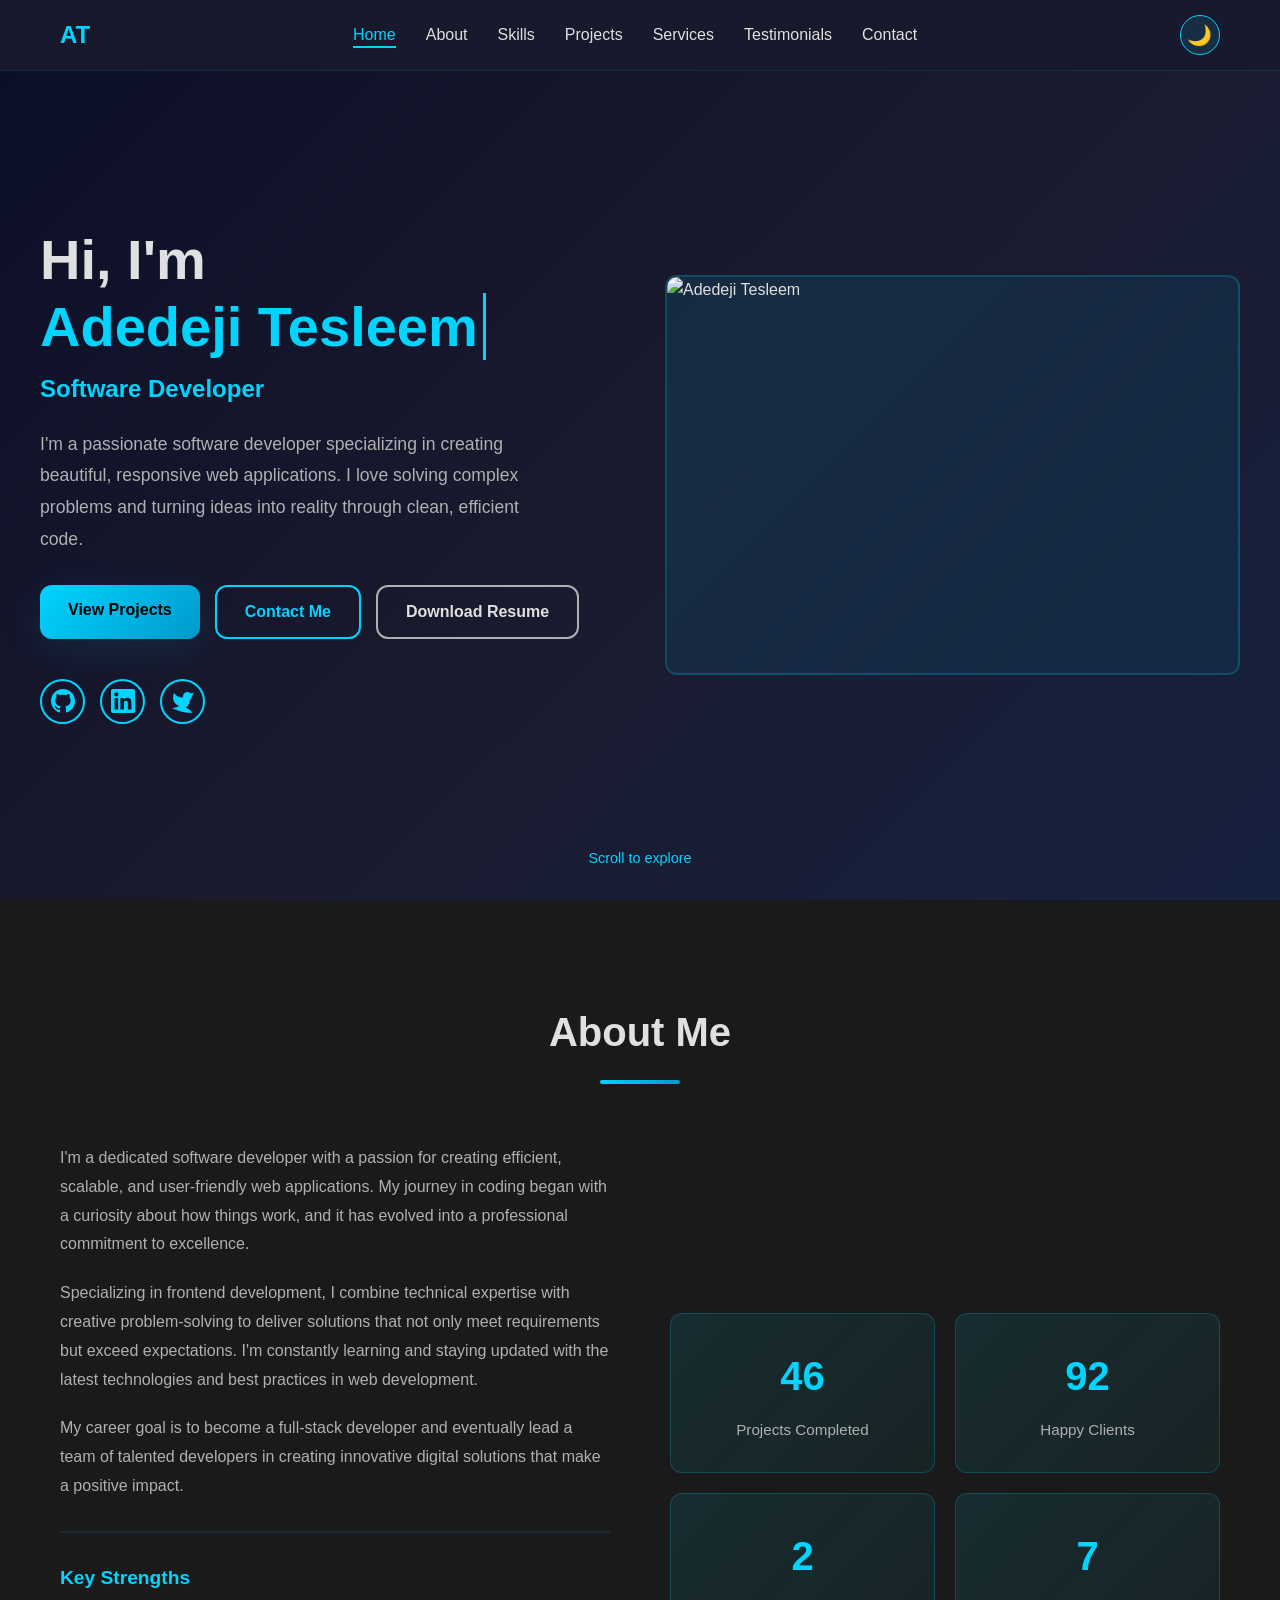
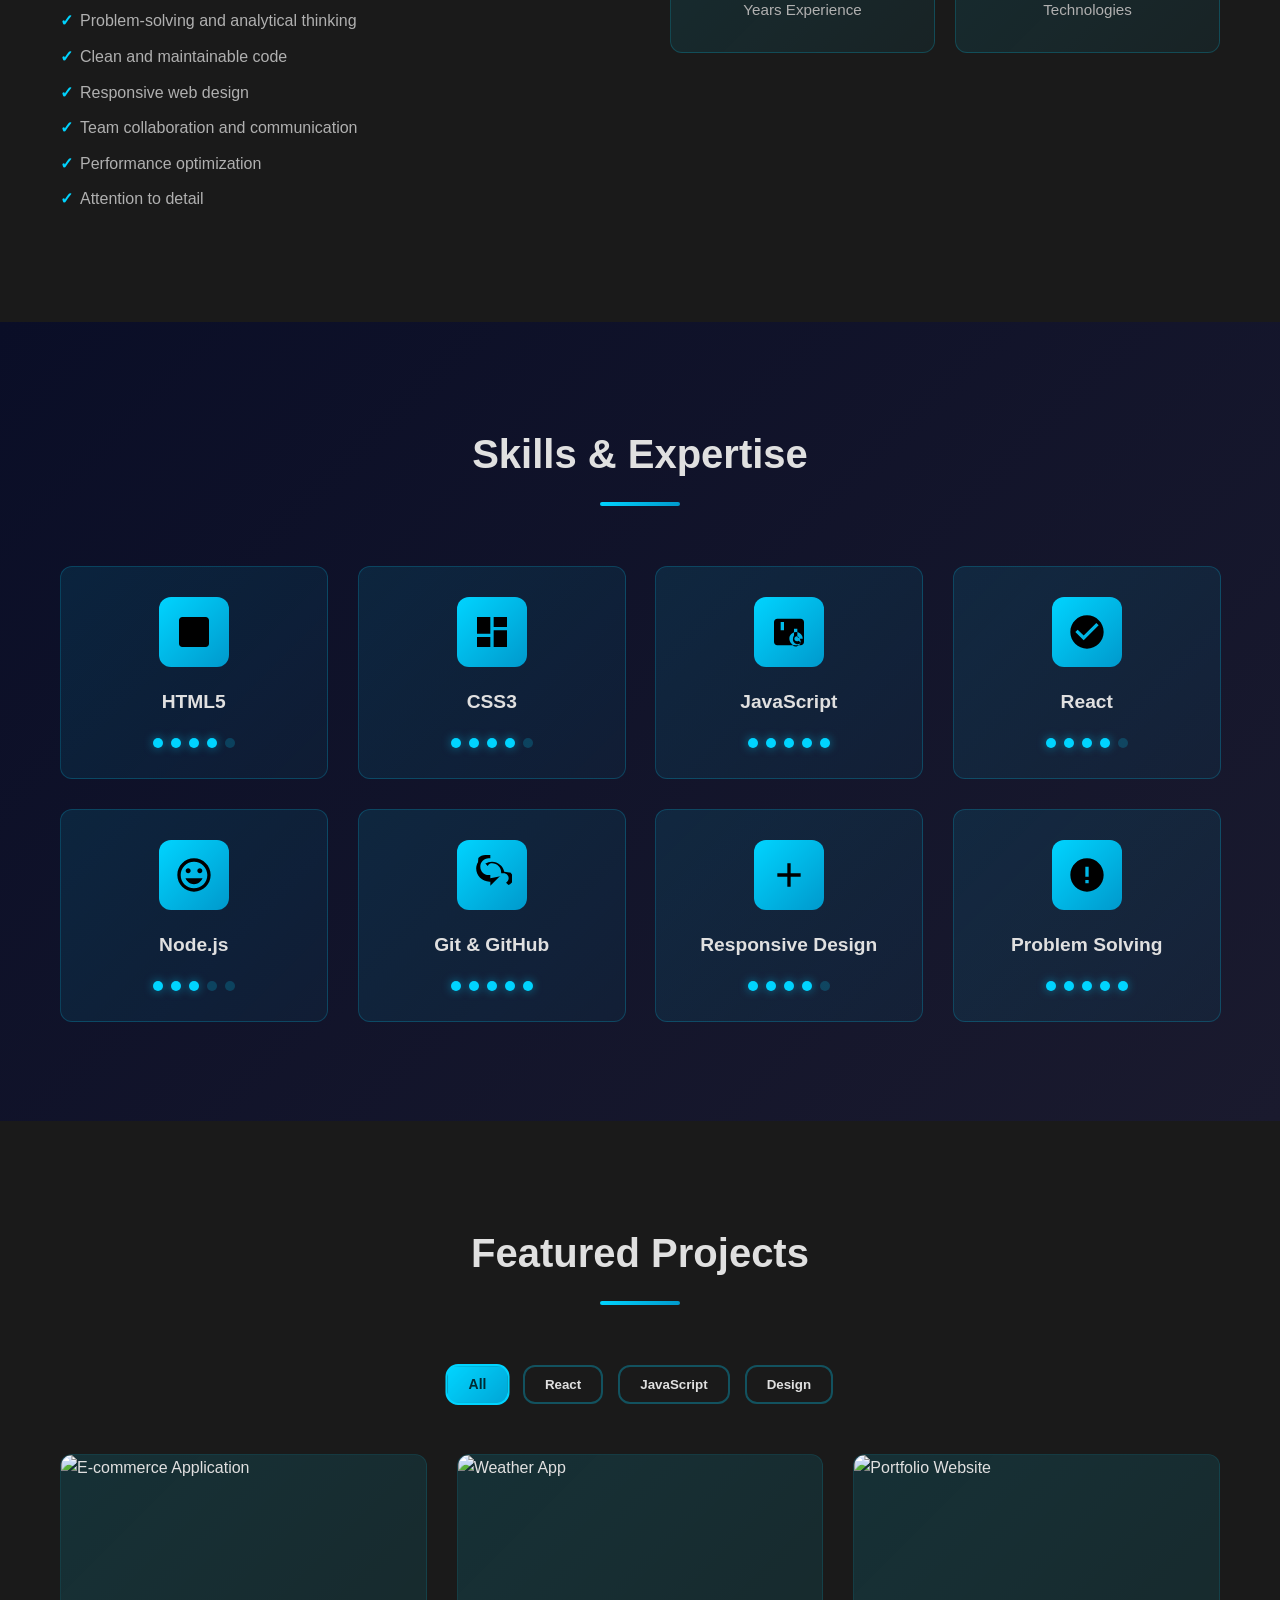
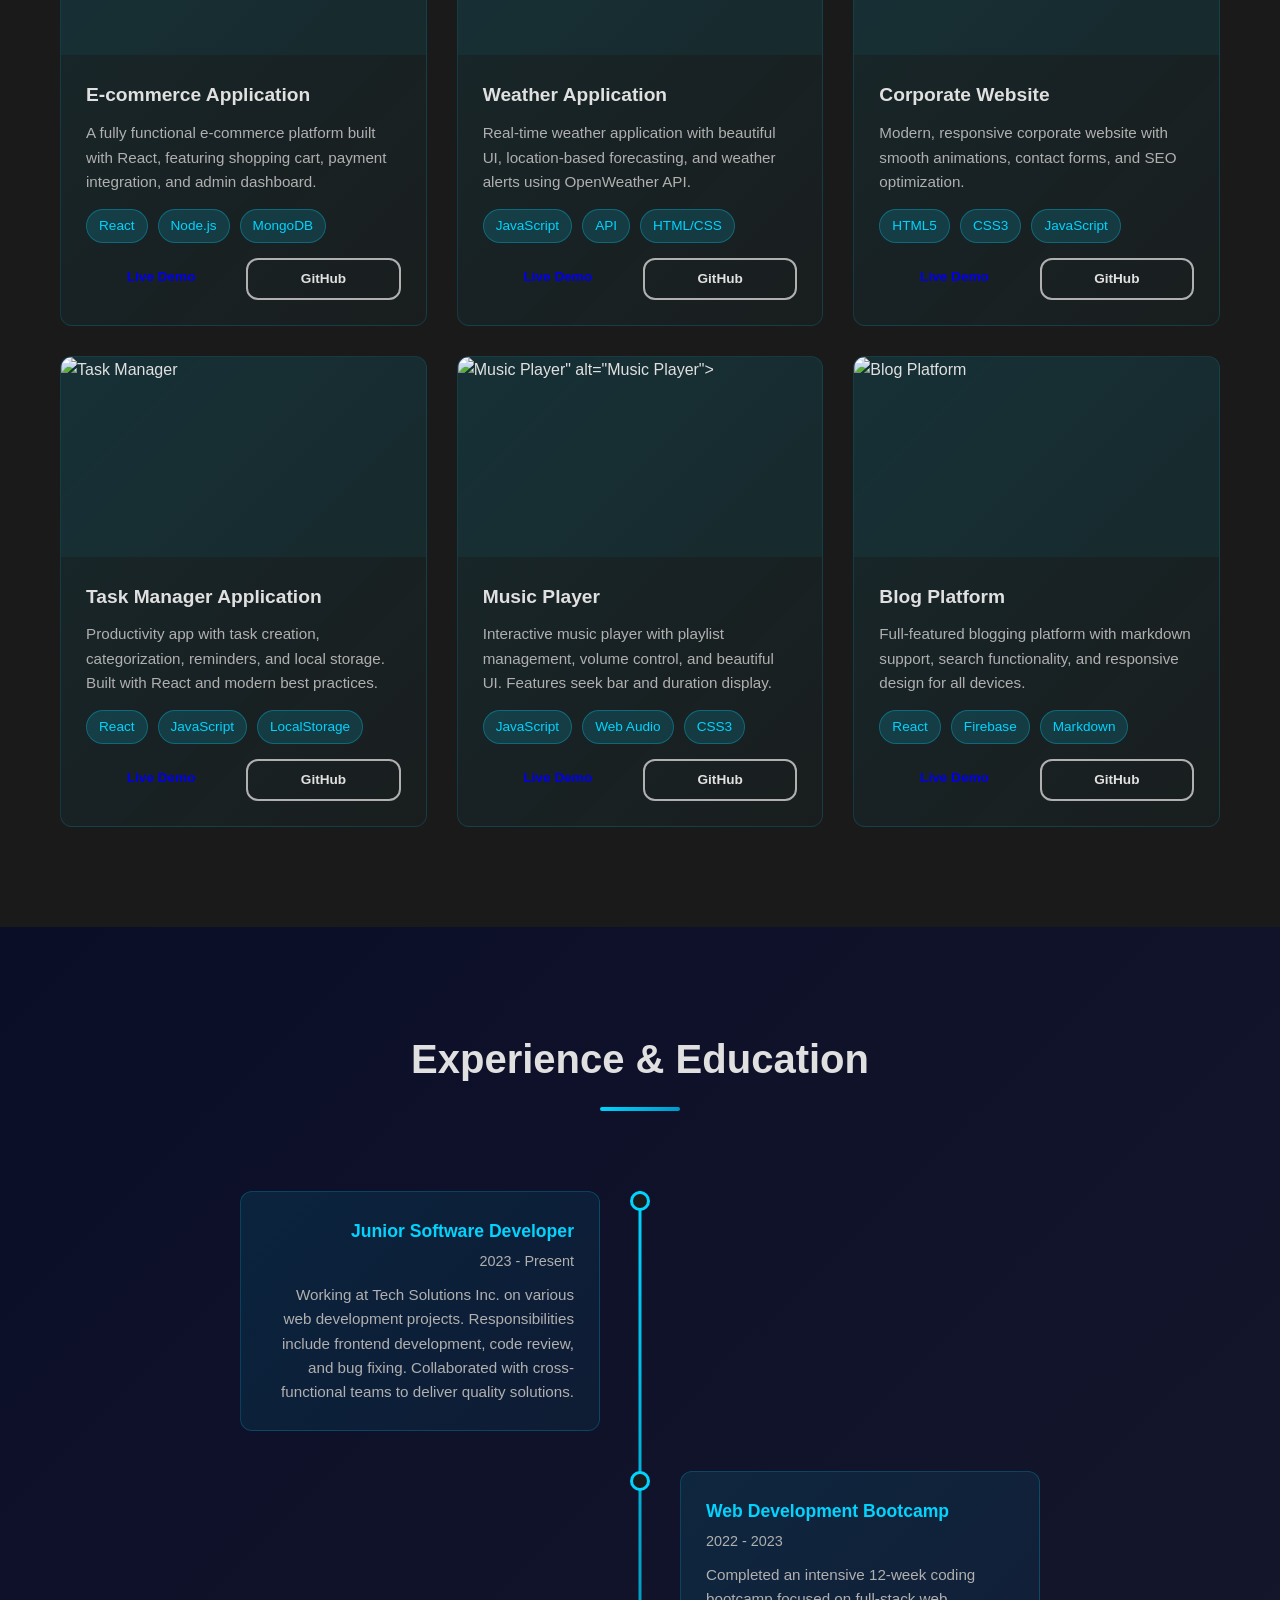
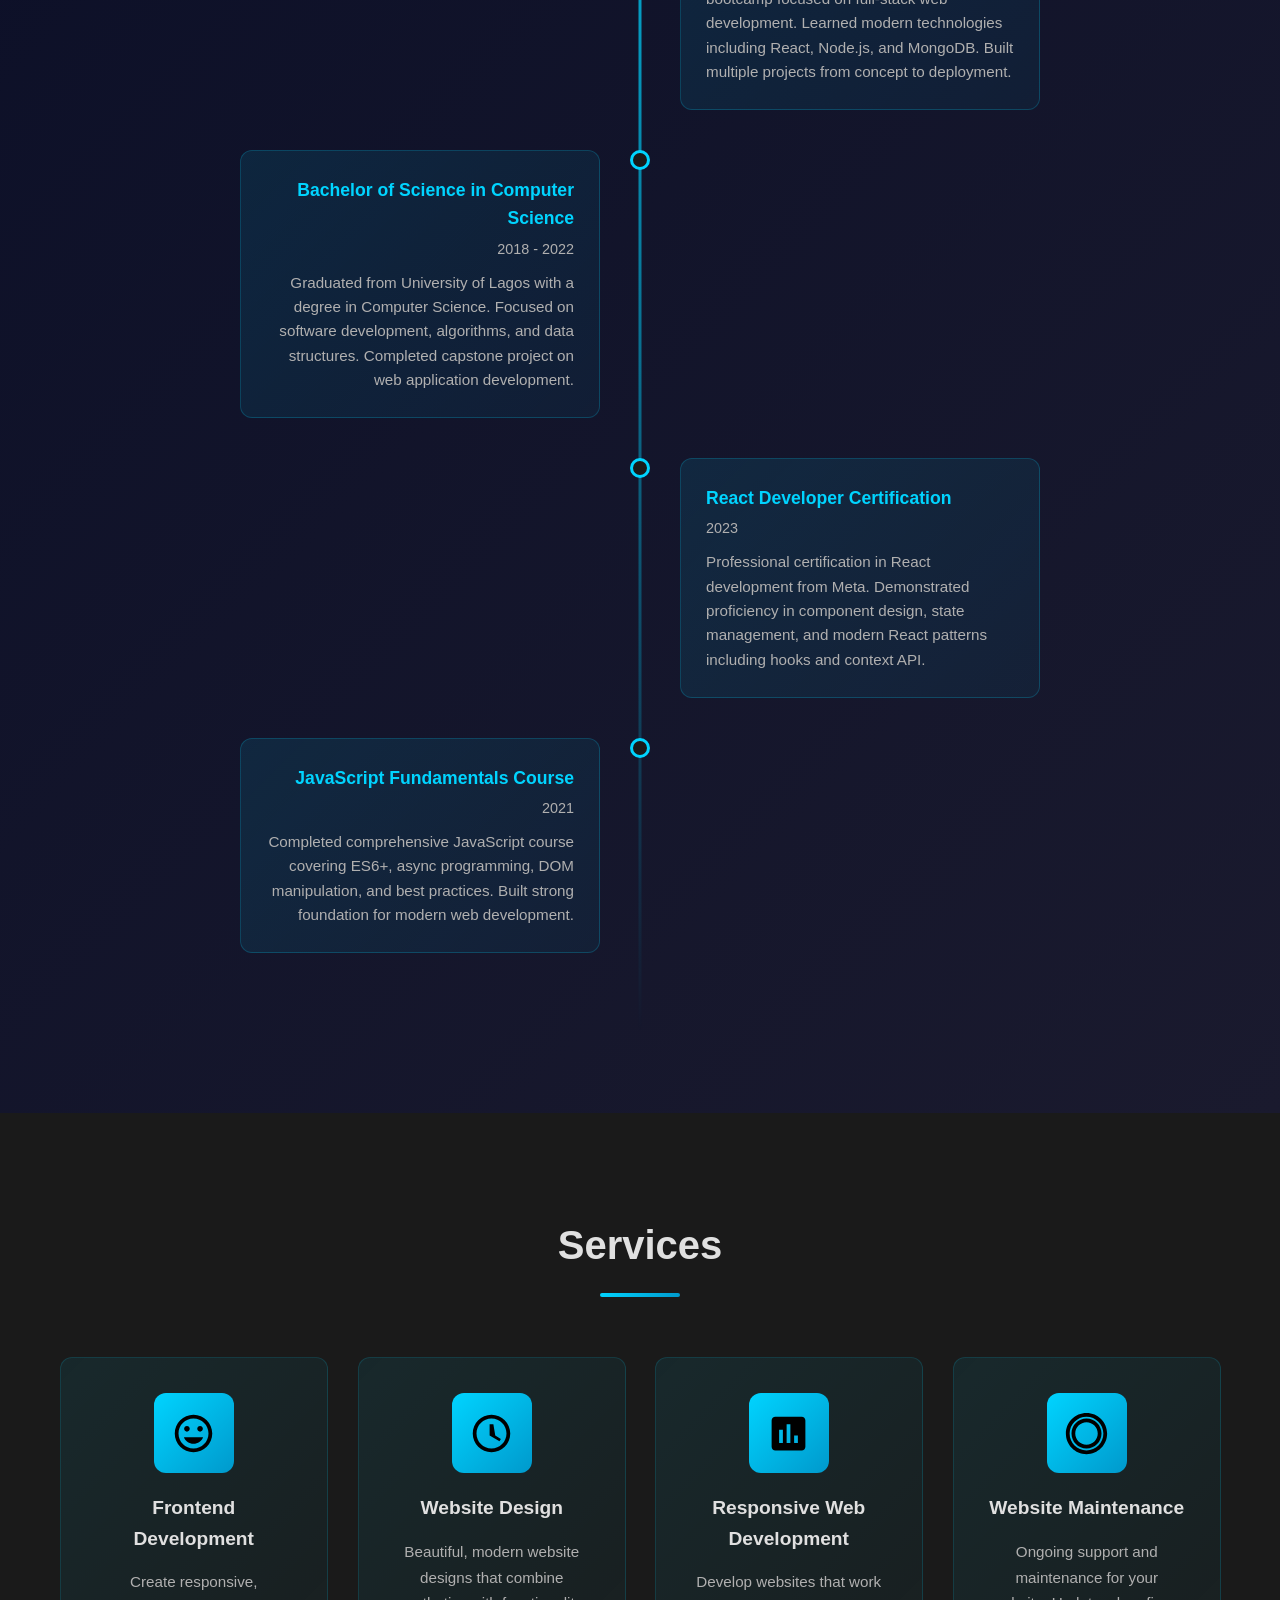
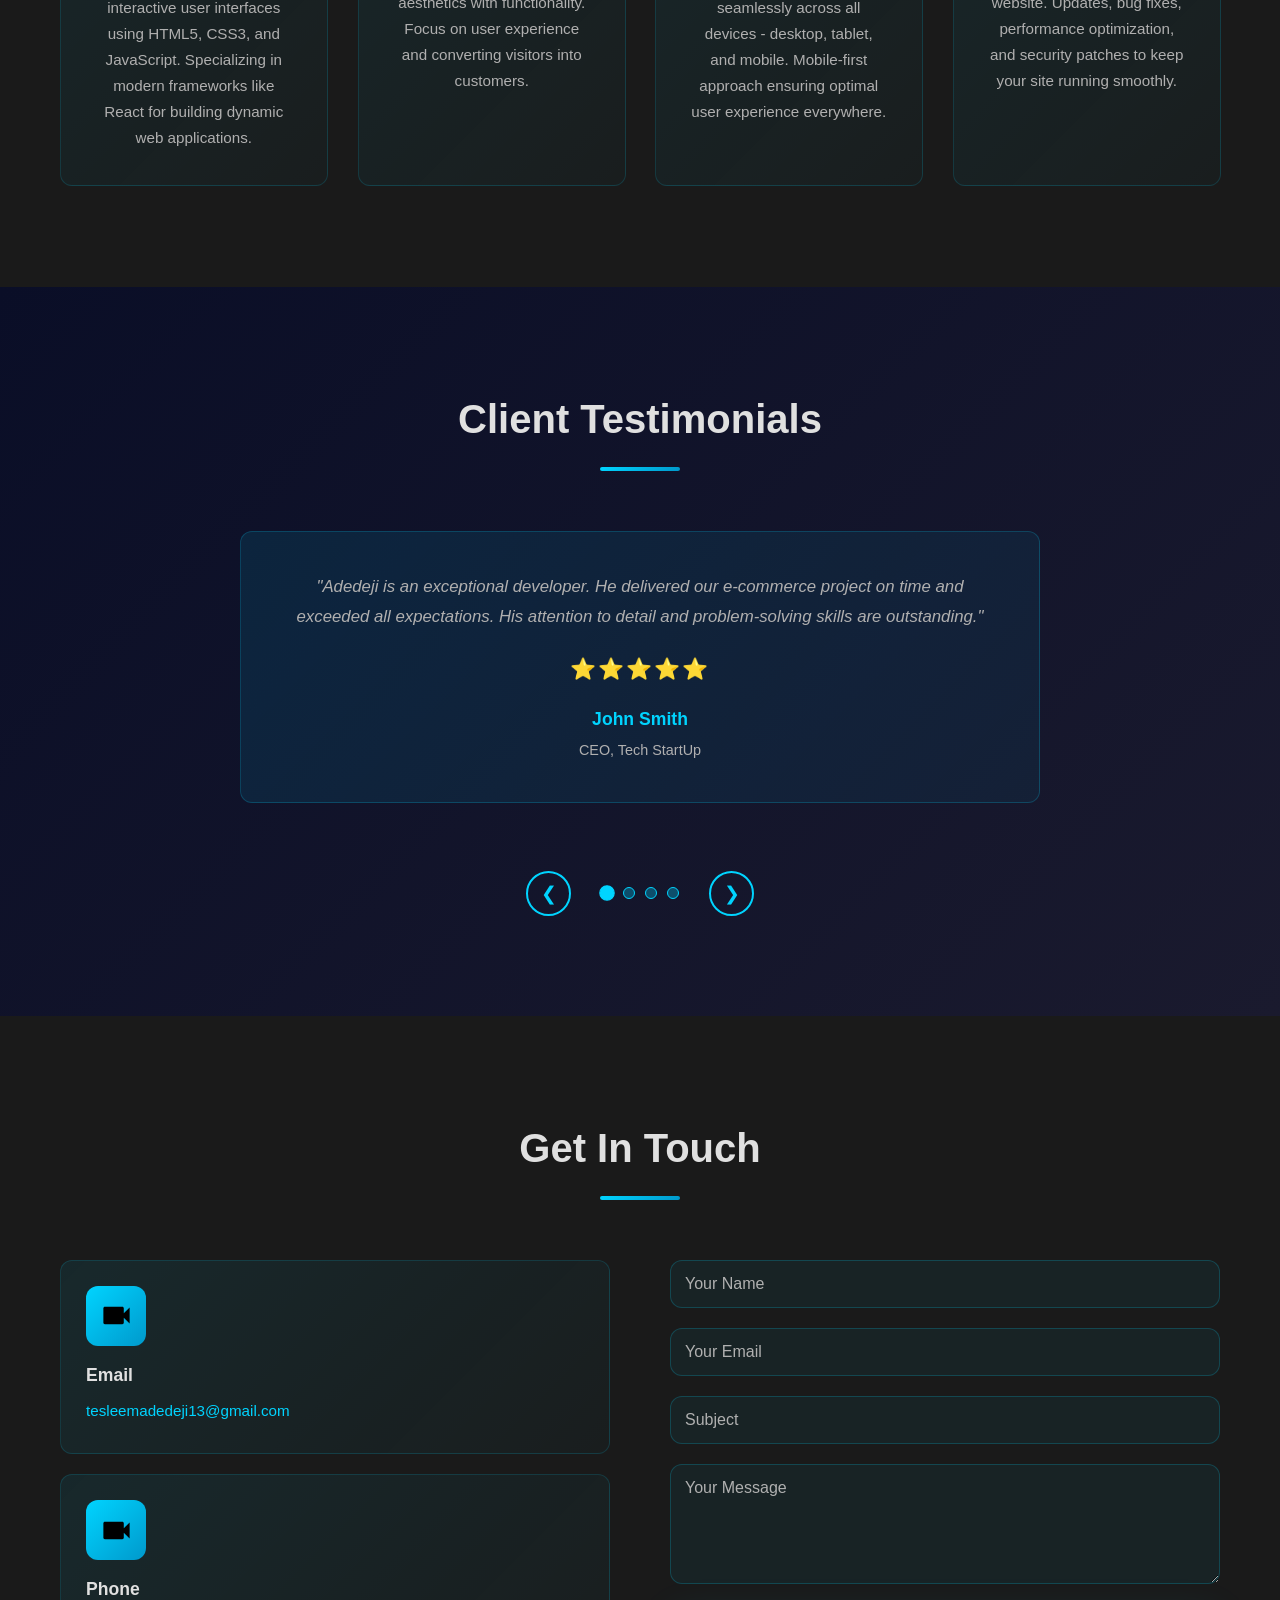
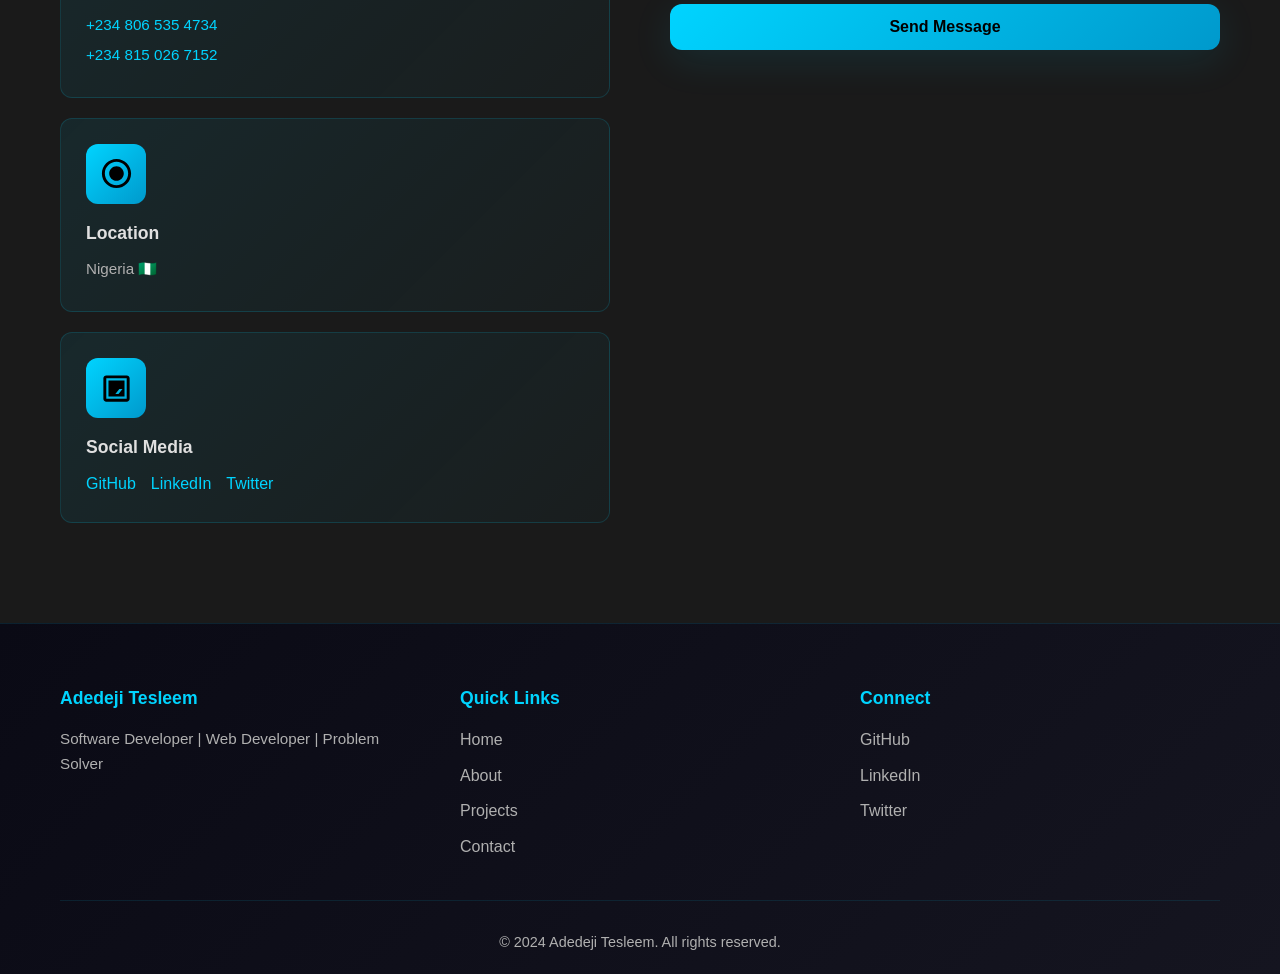
==== index.html @ 281bb968 "first commmit for port" ====
<!DOCTYPE html>
<html lang="en">
<head>
    <meta charset="UTF-8">
    <meta name="viewport" content="width=device-width, initial-scale=1.0">
    <meta name="description" content="Adedeji Tesleem - Software Developer Portfolio. Specializing in frontend development, responsive web design, and modern web technologies.">
    <meta name="keywords" content="software developer, web developer, frontend, React, JavaScript, portfolio">
    <meta name="author" content="Adedeji Tesleem">
    <meta name="theme-color" content="#1a1a1a">
    <title>Adedeji Tesleem - Software Developer Portfolio</title>
    <link rel="canonical" href="https://adedejitesleem.com">
    <link rel="stylesheet" href="css/styles.css">
    <link rel="stylesheet" href="css/animations.css">
</head>
<body>
    <!-- Loading Screen -->
    <div id="loadingScreen" class="loading-screen">
        <div class="loader">
            <div class="loader-circle"></div>
        </div>
    </div>

    <!-- Navigation -->
    <nav class="navbar">
        <div class="navbar-container">
            <div class="navbar-logo">
                <a href="#hero">AT</a>
            </div>
            <ul class="navbar-menu">
                <li><a href="#hero" class="nav-link">Home</a></li>
                <li><a href="#about" class="nav-link">About</a></li>
                <li><a href="#skills" class="nav-link">Skills</a></li>
                <li><a href="#projects" class="nav-link">Projects</a></li>
                <li><a href="#services" class="nav-link">Services</a></li>
                <li><a href="#testimonials" class="nav-link">Testimonials</a></li>
                <li><a href="#contact" class="nav-link">Contact</a></li>
            </ul>
            <div class="navbar-controls">
                <button id="themeToggle" class="theme-toggle" aria-label="Toggle dark/light mode">
                    <span class="theme-icon">🌙</span>
                </button>
                <button class="hamburger" id="hamburger" aria-label="Toggle navigation menu">
                    <span></span>
                    <span></span>
                    <span></span>
                </button>
            </div>
        </div>
    </nav>

    <!-- Hero Section -->
    <section id="hero" class="hero">
        <div class="hero-container">
            <div class="hero-content">
                <h1 class="hero-title">
                    Hi, I'm <span class="typing-text">Adedeji Tesleem</span>
                </h1>
                <p class="hero-subtitle">Software Developer</p>
                <p class="hero-description">
                    I'm a passionate software developer specializing in creating beautiful, responsive web applications. 
                    I love solving complex problems and turning ideas into reality through clean, efficient code.
                </p>
                <div class="hero-buttons">
                    <a href="#projects" class="btn btn-primary">View Projects</a>
                    <a href="#contact" class="btn btn-secondary">Contact Me</a>
                    <a href="#" class="btn btn-outline" download>Download Resume</a>
                </div>
                <div class="social-links">
                    <a href="https://github.com/TesleemAdedeji" target="_blank" rel="noopener noreferrer" class="social-icon" aria-label="GitHub">
                        <svg viewBox="0 0 24 24" fill="currentColor">
                            <path d="M12 0c-6.626 0-12 5.373-12 12 0 5.302 3.438 9.8 8.207 11.387.599.111.793-.261.793-.577v-2.234c-3.338.726-4.033-1.416-4.033-1.416-.546-1.387-1.333-1.756-1.333-1.756-1.089-.745.083-.729.083-.729 1.205.084 1.839 1.237 1.839 1.237 1.07 1.834 2.807 1.304 3.492.997.107-.775.418-1.305.762-1.604-2.665-.305-5.467-1.334-5.467-5.931 0-1.311.469-2.381 1.236-3.221-.124-.303-.535-1.524.117-3.176 0 0 1.008-.322 3.301 1.23.957-.266 1.983-.399 3.003-.404 1.02.005 2.047.138 3.006.404 2.291-1.552 3.297-1.23 3.297-1.23.653 1.653.242 2.874.118 3.176.77.84 1.235 1.911 1.235 3.221 0 4.609-2.807 5.624-5.479 5.921.43.372.823 1.102.823 2.222v 3.293c0 .319.192.694.801.576 4.765-1.589 8.199-6.086 8.199-11.386 0-6.627-5.373-12-12-12z"/>
                        </svg>
                    </a>
                    <a href="https://linkedin.com/in/tesleem-adedeji" target="_blank" rel="noopener noreferrer" class="social-icon" aria-label="LinkedIn">
                        <svg viewBox="0 0 24 24" fill="currentColor">
                            <path d="M20.447 20.452h-3.554v-5.569c0-1.328-.027-3.037-1.852-3.037-1.853 0-2.136 1.445-2.136 2.939v5.667H9.351V9h3.414v1.561h.046c.477-.9 1.637-1.85 3.37-1.85 3.601 0 4.267 2.37 4.267 5.455v6.286zM5.337 7.433c-1.144 0-2.063-.926-2.063-2.065 0-1.138.92-2.063 2.063-2.063 1.14 0 2.064.925 2.064 2.063 0 1.139-.925 2.065-2.064 2.065zm1.782 13.019H3.555V9h3.564v11.452zM22.225 0H1.771C.792 0 0 .774 0 1.729v20.542C0 23.227.792 24 1.771 24h20.451C23.2 24 24 23.227 24 22.271V1.729C24 .774 23.2 0 22.225 0z"/>
                        </svg>
                    </a>
                    <a href="https://twitter.com/adedeji_tesleem" target="_blank" rel="noopener noreferrer" class="social-icon" aria-label="Twitter">
                        <svg viewBox="0 0 24 24" fill="currentColor">
                            <path d="M23 3a10.9 10.9 0 01-3.14 1.53 4.48 4.48 0 00-7.86 3v1A10.66 10.66 0 013 4s-4 9 5 13a11.64 11.64 0 01-7 2s9 5 20 5a9.5 9.5 0 00-9-5.5c4.75 2.25 7-7 7-7"/>
                        </svg>
                    </a>
                </div>
            </div>
            <div class="hero-image">
                <div class="image-placeholder">
                    <img src="https://images.unsplash.com/photo-1594897030264-ab7d87efc473?q=80&w=870&auto=format&fit=crop&ixlib=rb-4.1.0&ixid=M3wxMjA3fDB8MHxwaG90by1wYWdlfHx8fGVufDB8fHx8fA%3D%3D" alt="Adedeji Tesleem" class="profile-image">
                </div>
            </div>
        </div>
        <div class="scroll-indicator">
            <span>Scroll to explore</span>
        </div>
    </section>

    <!-- About Section -->
    <section id="about" class="about">
        <div class="container">
            <h2 class="section-title">About Me</h2>
            <div class="about-content">
                <div class="about-text">
                    <p>
                        I'm a dedicated software developer with a passion for creating efficient, scalable, and user-friendly web applications. 
                        My journey in coding began with a curiosity about how things work, and it has evolved into a professional commitment to excellence.
                    </p>
                    <p>
                        Specializing in frontend development, I combine technical expertise with creative problem-solving to deliver solutions that not only meet requirements but exceed expectations. 
                        I'm constantly learning and staying updated with the latest technologies and best practices in web development.
                    </p>
                    <p>
                        My career goal is to become a full-stack developer and eventually lead a team of talented developers in creating innovative digital solutions that make a positive impact.
                    </p>
                    <div class="strengths">
                        <h3>Key Strengths</h3>
                        <ul>
                            <li>Problem-solving and analytical thinking</li>
                            <li>Clean and maintainable code</li>
                            <li>Responsive web design</li>
                            <li>Team collaboration and communication</li>
                            <li>Performance optimization</li>
                            <li>Attention to detail</li>
                        </ul>
                    </div>
                </div>
                <div class="about-stats">
                    <div class="stat-card">
                        <div class="stat-number" data-target="50">0</div>
                        <div class="stat-label">Projects Completed</div>
                    </div>
                    <div class="stat-card">
                        <div class="stat-number" data-target="100">0</div>
                        <div class="stat-label">Happy Clients</div>
                    </div>
                    <div class="stat-card">
                        <div class="stat-number" data-target="3">0</div>
                        <div class="stat-label">Years Experience</div>
                    </div>
                    <div class="stat-card">
                        <div class="stat-number" data-target="8">0</div>
                        <div class="stat-label">Technologies</div>
                    </div>
                </div>
            </div>
        </div>
    </section>

    <!-- Skills Section -->
    <section id="skills" class="skills">
        <div class="container">
            <h2 class="section-title">Skills & Expertise</h2>
            <div class="skills-grid">
                <div class="skill-card">
                    <div class="skill-icon">
                        <svg viewBox="0 0 24 24" fill="currentColor">
                            <path d="M5 3h14c1.1 0 2 .9 2 2v14c0 1.1-.9 2-2 2H5c-1.1 0-2-.9-2-2V5c0-1.1.9-2 2-2zm10 14H9v-3h6v3zm0-5H9V6h6v6z"/>
                        </svg>
                    </div>
                    <h3>HTML5</h3>
                    <div class="skill-indicator">
                        <div class="indicator-dots">
                            <span class="dot filled"></span>
                            <span class="dot filled"></span>
                            <span class="dot filled"></span>
                            <span class="dot filled"></span>
                            <span class="dot"></span>
                        </div>
                    </div>
                </div>

                <div class="skill-card">
                    <div class="skill-icon">
                        <svg viewBox="0 0 24 24" fill="currentColor">
                            <path d="M3 13h8V3H3v10zm0 8h8v-6H3v6zm10 0h8V11h-8v10zm0-18v6h8V3h-8z"/>
                        </svg>
                    </div>
                    <h3>CSS3</h3>
                    <div class="skill-indicator">
                        <div class="indicator-dots">
                            <span class="dot filled"></span>
                            <span class="dot filled"></span>
                            <span class="dot filled"></span>
                            <span class="dot filled"></span>
                            <span class="dot"></span>
                        </div>
                    </div>
                </div>

                <div class="skill-card">
                    <div class="skill-icon">
                        <svg viewBox="0 0 24 24" fill="currentColor">
                            <path d="M3 6c0-1.1.9-2 2-2h14c1.1 0 2 .9 2 2v12c0 1.1-.9 2-2 2H5c-1.1 0-2-.9-2-2V6zm9 13c.39 0 .77-.03 1.15-.1.5 1.1 1.57 1.86 2.85 1.86 1.66 0 3-1.34 3-3 0-1.31-.84-2.41-2-2.83V10h-2v4.17c-.41.6-.67 1.33-.67 2.13 0 1.66 1.34 3 3 3 .72 0 1.39-.25 1.92-.67l-1.44-1.44c-.3.22-.67.35-1.08.35-.83 0-1.5-.67-1.5-1.5s.67-1.5 1.5-1.5c.83 0 1.5.67 1.5 1.5h2c0-2.21-1.79-4-4-4s-4 1.79-4 4 1.79 4 4 4zm-5-8h2V6H7v5z"/>
                        </svg>
                    </div>
                    <h3>JavaScript</h3>
                    <div class="skill-indicator">
                        <div class="indicator-dots">
                            <span class="dot filled"></span>
                            <span class="dot filled"></span>
                            <span class="dot filled"></span>
                            <span class="dot filled"></span>
                            <span class="dot filled"></span>
                        </div>
                    </div>
                </div>

                <div class="skill-card">
                    <div class="skill-icon">
                        <svg viewBox="0 0 24 24" fill="currentColor">
                            <path d="M12 2C6.48 2 2 6.48 2 12s4.48 10 10 10 10-4.48 10-10S17.52 2 12 2zm-2 15l-5-5 1.41-1.41L10 14.17l7.59-7.59L19 8l-9 9z"/>
                        </svg>
                    </div>
                    <h3>React</h3>
                    <div class="skill-indicator">
                        <div class="indicator-dots">
                            <span class="dot filled"></span>
                            <span class="dot filled"></span>
                            <span class="dot filled"></span>
                            <span class="dot filled"></span>
                            <span class="dot"></span>
                        </div>
                    </div>
                </div>

                <div class="skill-card">
                    <div class="skill-icon">
                        <svg viewBox="0 0 24 24" fill="currentColor">
                            <path d="M12 2C6.48 2 2 6.48 2 12s4.48 10 10 10 10-4.48 10-10S17.52 2 12 2zm0 18c-4.42 0-8-3.58-8-8s3.58-8 8-8 8 3.58 8 8-3.58 8-8 8zm3.5-9c.83 0 1.5-.67 1.5-1.5S16.33 8 15.5 8 14 8.67 14 9.5s.67 1.5 1.5 1.5zm-7 0c.83 0 1.5-.67 1.5-1.5S9.33 8 8.5 8 7 8.67 7 9.5 7.67 11 8.5 11zm3.5 6.5c2.33 0 4.31-1.46 5.11-3.5H6.89c.8 2.04 2.78 3.5 5.11 3.5z"/>
                        </svg>
                    </div>
                    <h3>Node.js</h3>
                    <div class="skill-indicator">
                        <div class="indicator-dots">
                            <span class="dot filled"></span>
                            <span class="dot filled"></span>
                            <span class="dot filled"></span>
                            <span class="dot"></span>
                            <span class="dot"></span>
                        </div>
                    </div>
                </div>

                <div class="skill-card">
                    <div class="skill-icon">
                        <svg viewBox="0 0 24 24" fill="currentColor">
                            <path d="M19.35 10.04C18.67 6.59 15.64 4 12 4c-1.48 0-2.85.43-4.01 1.17l1.46 1.46C10.21 5.23 11.08 5 12 5c3.04 0 5.5 2.46 5.5 5.5v.5H19c1.66 0 3 1.34 3 3 0 1.13-.64 2.11-1.56 2.62l1.45 1.45c.67-.33 1.25-.77 1.75-1.27A4.5 4.5 0 0023 10.5h-.65zM3 5.5c-.29.8-.5 1.67-.5 2.5 0 4.41 3.59 8 8 8h.5v2.5l4.96-4.96c.33-.33.72-.59 1.17-.78L11 13.9V12h-1c-2.76 0-5-2.24-5-5s2.24-5 5-5h1v-2H8c-1.66 0-3.14.69-4.2 1.8L3.62 4.38C3.35 4.84 3.12 5.33 3 5.5z"/>
                        </svg>
                    </div>
                    <h3>Git & GitHub</h3>
                    <div class="skill-indicator">
                        <div class="indicator-dots">
                            <span class="dot filled"></span>
                            <span class="dot filled"></span>
                            <span class="dot filled"></span>
                            <span class="dot filled"></span>
                            <span class="dot filled"></span>
                        </div>
                    </div>
                </div>

                <div class="skill-card">
                    <div class="skill-icon">
                        <svg viewBox="0 0 24 24" fill="currentColor">
                            <path d="M19 13h-6v6h-2v-6H5v-2h6V5h2v6h6v2z"/>
                        </svg>
                    </div>
                    <h3>Responsive Design</h3>
                    <div class="skill-indicator">
                        <div class="indicator-dots">
                            <span class="dot filled"></span>
                            <span class="dot filled"></span>
                            <span class="dot filled"></span>
                            <span class="dot filled"></span>
                            <span class="dot"></span>
                        </div>
                    </div>
                </div>

                <div class="skill-card">
                    <div class="skill-icon">
                        <svg viewBox="0 0 24 24" fill="currentColor">
                            <path d="M12 2C6.48 2 2 6.48 2 12s4.48 10 10 10 10-4.48 10-10S17.52 2 12 2zm1 15h-2v-2h2v2zm0-4h-2V7h2v6z"/>
                        </svg>
                    </div>
                    <h3>Problem Solving</h3>
                    <div class="skill-indicator">
                        <div class="indicator-dots">
                            <span class="dot filled"></span>
                            <span class="dot filled"></span>
                            <span class="dot filled"></span>
                            <span class="dot filled"></span>
                            <span class="dot filled"></span>
                        </div>
                    </div>
                </div>
            </div>
        </div>
    </section>

    <!-- Projects Section -->
    <section id="projects" class="projects">
        <div class="container">
            <h2 class="section-title">Featured Projects</h2>
            
            <div class="project-filters">
                <button class="filter-btn active" data-filter="all">All</button>
                <button class="filter-btn" data-filter="react">React</button>
                <button class="filter-btn" data-filter="javascript">JavaScript</button>
                <button class="filter-btn" data-filter="design">Design</button>
            </div>

            <div class="projects-grid">
                <div class="project-card" data-category="react">
                    <div class="project-image">
                        <img src="https://images.unsplash.com/photo-1664455340023-214c33a9d0bd?q=80&w=1032&auto=format&fit=crop&ixlib=rb-4.1.0&ixid=M3wxMjA3fDB8MHxwaG90by1wYWdlfHx8fGVufDB8fHx8fA%3D%3D"alt="E-commerce Application">
                        <div class="project-overlay">
                            <a href="#" class="project-link">View Details</a>
                        </div>
                    </div>
                    <div class="project-content">
                        <h3>E-commerce Application</h3>
                        <p>A fully functional e-commerce platform built with React, featuring shopping cart, payment integration, and admin dashboard.</p>
                        <div class="project-tech">
                            <span class="tech-tag">React</span>
                            <span class="tech-tag">Node.js</span>
                            <span class="tech-tag">MongoDB</span>
                        </div>
                        <div class="project-buttons">
                            <a href="#" class="btn btn-small">Live Demo</a>
                            <a href="#" class="btn btn-small btn-outline">GitHub</a>
                        </div>
                    </div>
                </div>

                <div class="project-card" data-category="javascript">
                    <div class="project-image">
                        <img src="https://images.unsplash.com/photo-1705077296278-d82dd5c8662f?q=80&w=809&auto=format&fit=crop&ixlib=rb-4.1.0&ixid=M3wxMjA3fDB8MHxwaG90by1wYWdlfHx8fGVufDB8fHx8fA%3D%3D" alt="Weather App">
                        <div class="project-overlay">
                            <a href="#" class="project-link">View Details</a>
                        </div>
                    </div>
                    <div class="project-content">
                        <h3>Weather Application</h3>
                        <p>Real-time weather application with beautiful UI, location-based forecasting, and weather alerts using OpenWeather API.</p>
                        <div class="project-tech">
                            <span class="tech-tag">JavaScript</span>
                            <span class="tech-tag">API</span>
                            <span class="tech-tag">HTML/CSS</span>
                        </div>
                        <div class="project-buttons">
                            <a href="#" class="btn btn-small">Live Demo</a>
                            <a href="#" class="btn btn-small btn-outline">GitHub</a>
                        </div>
                    </div>
                </div>

                <div class="project-card" data-category="design">
                    <div class="project-image">
                        <img src="https://images.unsplash.com/photo-1519222970733-f546218fa6d7?q=80&w=870&auto=format&fit=crop&ixlib=rb-4.1.0&ixid=M3wxMjA3fDB8MHxwaG90by1wYWdlfHx8fGVufDB8fHx8fA%3D%3D" alt="Portfolio Website">
                        <div class="project-overlay">
                            <a href="#" class="project-link">View Details</a>
                        </div>
                    </div>
                    <div class="project-content">
                        <h3>Corporate Website</h3>
                        <p>Modern, responsive corporate website with smooth animations, contact forms, and SEO optimization.</p>
                        <div class="project-tech">
                            <span class="tech-tag">HTML5</span>
                            <span class="tech-tag">CSS3</span>
                            <span class="tech-tag">JavaScript</span>
                        </div>
                        <div class="project-buttons">
                            <a href="#" class="btn btn-small">Live Demo</a>
                            <a href="#" class="btn btn-small btn-outline">GitHub</a>
                        </div>
                    </div>
                </div>

                <div class="project-card" data-category="react">
                    <div class="project-image">
                        <img src="https://images.unsplash.com/photo-1648134859187-71dadc9f815a?w=500&auto=format&fit=crop&q=60&ixlib=rb-4.1.0&ixid=M3wxMjA3fDB8MHxzZWFyY2h8Mnx8dGFzayUyMG1hbmFnZXIlMjBhcHB8ZW58MHx8MHx8fDA%3D" alt="Task Manager">
                        <div class="project-overlay">
                            <a href="#" class="project-link">View Details</a>
                        </div>
                    </div>
                    <div class="project-content">
                        <h3>Task Manager Application</h3>
                        <p>Productivity app with task creation, categorization, reminders, and local storage. Built with React and modern best practices.</p>
                        <div class="project-tech">
                            <span class="tech-tag">React</span>
                            <span class="tech-tag">JavaScript</span>
                            <span class="tech-tag">LocalStorage</span>
                        </div>
                        <div class="project-buttons">
                            <a href="#" class="btn btn-small">Live Demo</a>
                            <a href="#" class="btn btn-small btn-outline">GitHub</a>
                        </div>
                    </div>
                </div>

                <div class="project-card" data-category="javascript">
                    <div class="project-image">
                        <img src="https://images.unsplash.com/photo-1504509546545-e000b4a62425?q=80&w=870&auto=format&fit=crop&ixlib=rb-4.1.0&ixid=M3wxMjA3fDB8MHxwaG90by1wYWdlfHx8fGVufDB8fHx8fA%3D%3D" alt="Music Player">" alt="Music Player">
                         <div class="project-overlay">
                            <a href="#" class="project-link">View Details</a>
                        </div>
                    </div>
                    <div class="project-content">
                        <h3>Music Player</h3>
                        <p>Interactive music player with playlist management, volume control, and beautiful UI. Features seek bar and duration display.</p>
                        <div class="project-tech">
                            <span class="tech-tag">JavaScript</span>
                            <span class="tech-tag">Web Audio</span>
                            <span class="tech-tag">CSS3</span>
                        </div>
                        <div class="project-buttons">
                            <a href="#" class="btn btn-small">Live Demo</a>
                            <a href="#" class="btn btn-small btn-outline">GitHub</a>
                        </div>
                    </div>
                </div>

                <div class="project-card" data-category="design">
                    <div class="project-image">
                        <img src="https://images.unsplash.com/photo-1580813464570-f36c6aaa0859?w=500&auto=format&fit=crop&q=60&ixlib=rb-4.1.0&ixid=M3wxMjA3fDB8MHxzZWFyY2h8MTF8fGJsb2clMjB3ZWJzaXRlfGVufDB8fDB8fHww" alt="Blog Platform">
                        <div class="project-overlay">
                            <a href="#" class="project-link">View Details</a>
                        </div>
                    </div>
                    <div class="project-content">
                        <h3>Blog Platform</h3>
                        <p>Full-featured blogging platform with markdown support, search functionality, and responsive design for all devices.</p>
                        <div class="project-tech">
                            <span class="tech-tag">React</span>
                            <span class="tech-tag">Firebase</span>
                            <span class="tech-tag">Markdown</span>
                        </div>
                        <div class="project-buttons">
                            <a href="#" class="btn btn-small">Live Demo</a>
                            <a href="#" class="btn btn-small btn-outline">GitHub</a>
                        </div>
                    </div>
                </div>
            </div>
        </div>
    </section>

    <!-- Experience & Education Section -->
    <section id="experience" class="experience">
        <div class="container">
            <h2 class="section-title">Experience & Education</h2>
            
            <div class="timeline-container">
                <div class="timeline">
                    <div class="timeline-item">
                        <div class="timeline-marker"></div>
                        <div class="timeline-content">
                            <h3>Junior Software Developer</h3>
                            <p class="timeline-date">2023 - Present</p>
                            <p class="timeline-description">
                                Working at Tech Solutions Inc. on various web development projects. Responsibilities include frontend development, 
                                code review, and bug fixing. Collaborated with cross-functional teams to deliver quality solutions.
                            </p>
                        </div>
                    </div>

                    <div class="timeline-item">
                        <div class="timeline-marker"></div>
                        <div class="timeline-content">
                            <h3>Web Development Bootcamp</h3>
                            <p class="timeline-date">2022 - 2023</p>
                            <p class="timeline-description">
                                Completed an intensive 12-week coding bootcamp focused on full-stack web development. Learned modern technologies 
                                including React, Node.js, and MongoDB. Built multiple projects from concept to deployment.
                            </p>
                        </div>
                    </div>

                    <div class="timeline-item">
                        <div class="timeline-marker"></div>
                        <div class="timeline-content">
                            <h3>Bachelor of Science in Computer Science</h3>
                            <p class="timeline-date">2018 - 2022</p>
                            <p class="timeline-description">
                                Graduated from University of Lagos with a degree in Computer Science. Focused on software development, 
                                algorithms, and data structures. Completed capstone project on web application development.
                            </p>
                        </div>
                    </div>

                    <div class="timeline-item">
                        <div class="timeline-marker"></div>
                        <div class="timeline-content">
                            <h3>React Developer Certification</h3>
                            <p class="timeline-date">2023</p>
                            <p class="timeline-description">
                                Professional certification in React development from Meta. Demonstrated proficiency in component design, 
                                state management, and modern React patterns including hooks and context API.
                            </p>
                        </div>
                    </div>

                    <div class="timeline-item">
                        <div class="timeline-marker"></div>
                        <div class="timeline-content">
                            <h3>JavaScript Fundamentals Course</h3>
                            <p class="timeline-date">2021</p>
                            <p class="timeline-description">
                                Completed comprehensive JavaScript course covering ES6+, async programming, DOM manipulation, 
                                and best practices. Built strong foundation for modern web development.
                            </p>
                        </div>
                    </div>
                </div>
            </div>
        </div>
    </section>

    <!-- Services Section -->
    <section id="services" class="services">
        <div class="container">
            <h2 class="section-title">Services</h2>
            <div class="services-grid">
                <div class="service-card">
                    <div class="service-icon">
                        <svg viewBox="0 0 24 24" fill="currentColor">
                            <path d="M12 2C6.48 2 2 6.48 2 12s4.48 10 10 10 10-4.48 10-10S17.52 2 12 2zm0 18c-4.42 0-8-3.58-8-8s3.58-8 8-8 8 3.58 8 8-3.58 8-8 8zm3.5-9c.83 0 1.5-.67 1.5-1.5S16.33 8 15.5 8 14 8.67 14 9.5s.67 1.5 1.5 1.5zm-7 0c.83 0 1.5-.67 1.5-1.5S9.33 8 8.5 8 7 8.67 7 9.5 7.67 11 8.5 11zm3.5 6.5c2.33 0 4.31-1.46 5.11-3.5H6.89c.8 2.04 2.78 3.5 5.11 3.5z"/>
                        </svg>
                    </div>
                    <h3>Frontend Development</h3>
                    <p>
                        Create responsive, interactive user interfaces using HTML5, CSS3, and JavaScript. 
                        Specializing in modern frameworks like React for building dynamic web applications.
                    </p>
                </div>

                <div class="service-card">
                    <div class="service-icon">
                        <svg viewBox="0 0 24 24" fill="currentColor">
                            <path d="M12 2C6.48 2 2 6.48 2 12s4.48 10 10 10 10-4.48 10-10S17.52 2 12 2zm0 18c-4.42 0-8-3.58-8-8s3.58-8 8-8 8 3.58 8 8-3.58 8-8 8zm1-13h-2v6l5.25 3.15.75-1.23-3-1.92z"/>
                        </svg>
                    </div>
                    <h3>Website Design</h3>
                    <p>
                        Beautiful, modern website designs that combine aesthetics with functionality. 
                        Focus on user experience and converting visitors into customers.
                    </p>
                </div>

                <div class="service-card">
                    <div class="service-icon">
                        <svg viewBox="0 0 24 24" fill="currentColor">
                            <path d="M19 3H5c-1.1 0-2 .9-2 2v14c0 1.1.9 2 2 2h14c1.1 0 2-.9 2-2V5c0-1.1-.9-2-2-2zM9 17H7v-7h2V17zm4 0h-2V7h2V17zm4 0h-2v-4h2V17z"/>
                        </svg>
                    </div>
                    <h3>Responsive Web Development</h3>
                    <p>
                        Develop websites that work seamlessly across all devices - desktop, tablet, and mobile. 
                        Mobile-first approach ensuring optimal user experience everywhere.
                    </p>
                </div>

                <div class="service-card">
                    <div class="service-icon">
                        <svg viewBox="0 0 24 24" fill="currentColor">
                            <path d="M12 1C5.9 1 1 5.9 1 12s4.9 11 11 11 11-4.9 11-11S18.1 1 12 1zm0 20c-4.97 0-9-4.03-9-9s4.03-9 9-9 9 4.03 9 9-4.03 9-9 9zm0-17c-4.42 0-8 3.58-8 8s3.58 8 8 8 8-3.58 8-8-3.58-8-8-8zm0 14c-3.31 0-6-2.69-6-6s2.69-6 6-6 6 2.69 6 6-2.69 6-6 6z"/>
                        </svg>
                    </div>
                    <h3>Website Maintenance</h3>
                    <p>
                        Ongoing support and maintenance for your website. Updates, bug fixes, performance optimization, 
                        and security patches to keep your site running smoothly.
                    </p>
                </div>
            </div>
        </div>
    </section>

    <!-- Testimonials Section -->
    <section id="testimonials" class="testimonials">
        <div class="container">
            <h2 class="section-title">Client Testimonials</h2>
            <div class="testimonials-carousel">
                <div class="testimonial-card active">
                    <div class="testimonial-content">
                        <p class="testimonial-text">
                            "Adedeji is an exceptional developer. He delivered our e-commerce project on time and exceeded all expectations. 
                            His attention to detail and problem-solving skills are outstanding."
                        </p>
                        <div class="testimonial-rating">
                            ⭐⭐⭐⭐⭐
                        </div>
                        <div class="testimonial-author">
                            <h4>John Smith</h4>
                            <p>CEO, Tech StartUp</p>
                        </div>
                    </div>
                </div>

                <div class="testimonial-card">
                    <div class="testimonial-content">
                        <p class="testimonial-text">
                            "Working with Adedeji was a pleasure. He's very professional, communicative, and always ready to help. 
                            The website he built for us is modern, fast, and beautiful."
                        </p>
                        <div class="testimonial-rating">
                            ⭐⭐⭐⭐⭐
                        </div>
                        <div class="testimonial-author">
                            <h4>Sarah Johnson</h4>
                            <p>Founder, Digital Agency</p>
                        </div>
                    </div>
                </div>

                <div class="testimonial-card">
                    <div class="testimonial-content">
                        <p class="testimonial-text">
                            "Great developer with deep knowledge of modern web technologies. He helped us optimize our website performance 
                            and the results were incredible. Highly recommended!"
                        </p>
                        <div class="testimonial-rating">
                            ⭐⭐⭐⭐⭐
                        </div>
                        <div class="testimonial-author">
                            <h4>Michael Chen</h4>
                            <p>Marketing Director, E-commerce Co.</p>
                        </div>
                    </div>
                </div>

                <div class="testimonial-card">
                    <div class="testimonial-content">
                        <p class="testimonial-text">
                            "Adedeji has strong technical skills and excellent communication. He took the time to understand our business needs 
                            and delivered solutions that actually made a difference."
                        </p>
                        <div class="testimonial-rating">
                            ⭐⭐⭐⭐⭐
                        </div>
                        <div class="testimonial-author">
                            <h4>Emily Rodriguez</h4>
                            <p>Product Manager, SaaS Company</p>
                        </div>
                    </div>
                </div>
            </div>

            <div class="carousel-controls">
                <button class="carousel-btn prev" id="prevTestimonial">❮</button>
                <div class="carousel-indicators">
                    <button class="indicator active" data-slide="0"></button>
                    <button class="indicator" data-slide="1"></button>
                    <button class="indicator" data-slide="2"></button>
                    <button class="indicator" data-slide="3"></button>
                </div>
                <button class="carousel-btn next" id="nextTestimonial">❯</button>
            </div>
        </div>
    </section>

    <!-- Contact Section -->
    <section id="contact" class="contact">
        <div class="container">
            <h2 class="section-title">Get In Touch</h2>
            <div class="contact-content">
                <div class="contact-info">
                    <div class="info-card">
                        <div class="info-icon">
                            <svg viewBox="0 0 24 24" fill="currentColor">
                                <path d="M17 10.5V7c0-.55-.45-1-1-1H4c-.55 0-1 .45-1 1v10c0 .55.45 1 1 1h12c.55 0 1-.45 1-1v-3.5l4 4v-11l-4 4z"/>
                            </svg>
                        </div>
                        <h3>Email</h3>
                        <p><a href="mailto:tesleemadedeji13@gmail.com">tesleemadedeji13@gmail.com</a></p>
                    </div>

                    <div class="info-card">
                        <div class="info-icon">
                            <svg viewBox="0 0 24 24" fill="currentColor">
                                <path d="M17 10.5V7c0-.55-.45-1-1-1H4c-.55 0-1 .45-1 1v10c0 .55.45 1 1 1h12c.55 0 1-.45 1-1v-3.5l4 4v-11l-4 4z"/>
                            </svg>
                        </div>
                        <h3>Phone</h3>
                        <p><a href="tel:+2348065354734">+234 806 535 4734</a></p>
                        <p><a href="tel:+2348150267152">+234 815 026 7152</a></p>
                    </div>

                    <div class="info-card">
                        <div class="info-icon">
                            <svg viewBox="0 0 24 24" fill="currentColor">
                                <path d="M12 2C6.48 2 2 6.48 2 12s4.48 10 10 10 10-4.48 10-10S17.52 2 12 2zm0 18c-4.42 0-8-3.58-8-8s3.58-8 8-8 8 3.58 8 8-3.58 8-8 8zm0-13c-2.76 0-5 2.24-5 5s2.24 5 5 5 5-2.24 5-5-2.24-5-5-5z"/>
                            </svg>
                        </div>
                        <h3>Location</h3>
                        <p>Nigeria 🇳🇬</p>
                    </div>

                    <div class="info-card">
                        <div class="info-icon">
                            <svg viewBox="0 0 24 24" fill="currentColor">
                                <path d="M19 3H5c-1.1 0-2 .9-2 2v14c0 1.1.9 2 2 2h14c1.1 0 2-.9 2-2V5c0-1.1-.9-2-2-2zm0 16H5V5h14v14zm-5.04-6.71l-2.75 3.54h2.16l2.75-3.54h-2.16zM6.5 6.5h11v11h-11z"/>
                            </svg>
                        </div>
                        <h3>Social Media</h3>
                        <div class="social-links-contact">
                            <a href="https://github.com/TesleemAdedeji" target="_blank" rel="noopener noreferrer">GitHub</a>
                            <a href="https://linkedin.com/in/adedejitesleem1" target="_blank" rel="noopener noreferrer">LinkedIn</a>
                            <a href="https://twitter.com/adedeji_tesleem" target="_blank" rel="noopener noreferrer">Twitter</a>
                        </div>
                    </div>
                </div>

                <form class="contact-form" id="contactForm">
                    <div class="form-group">
                        <input type="text" placeholder="Your Name" required class="form-input">
                    </div>
                    <div class="form-group">
                        <input type="email" placeholder="Your Email" required class="form-input">
                    </div>
                    <div class="form-group">
                        <input type="text" placeholder="Subject" required class="form-input">
                    </div>
                    <div class="form-group">
                        <textarea placeholder="Your Message" rows="5" required class="form-input"></textarea>
                    </div>
                    <button type="submit" class="btn btn-primary btn-submit">Send Message</button>
                </form>
            </div>
        </div>
    </section>

    <!-- Footer -->
    <footer class="footer">
        <div class="container">
            <div class="footer-content">
                <div class="footer-section">
                    <h4>Adedeji Tesleem</h4>
                    <p>Software Developer | Web Developer | Problem Solver</p>
                </div>
                <div class="footer-section">
                    <h4>Quick Links</h4>
                    <ul>
                        <li><a href="#hero">Home</a></li>
                        <li><a href="#about">About</a></li>
                        <li><a href="#projects">Projects</a></li>
                        <li><a href="#contact">Contact</a></li>
                    </ul>
                </div>
                <div class="footer-section">
                    <h4>Connect</h4>
                    <ul>
                        <li><a href="https://github.com/TesleemAdedeji" target="_blank" rel="noopener noreferrer">GitHub</a></li>
                        <li><a href="https://linkedin.com/in/adedejitesleem1" target="_blank" rel="noopener noreferrer">LinkedIn</a></li>
                        <li><a href="https://twitter.com/@adedeji_tesleem" target="_blank" rel="noopener noreferrer">Twitter</a></li>
                    </ul>
                </div>
            </div>
            <div class="footer-bottom">
                <p>&copy; 2024 Adedeji Tesleem. All rights reserved.</p>
            </div>
        </div>
    </footer>

    <!-- Scroll to Top Button -->
    <button id="scrollToTop" class="scroll-to-top" aria-label="Scroll to top">
        ↑
    </button>

    <script src="js/main.js"></script>
</body>
</html>
---- css/styles.css ----
/* ========================================
   ROOT & GENERAL STYLES
   ======================================== */
:root {
    --primary-color: #00d4ff;
    --primary-dark: #0099cc;
    --secondary-color: #1a1a1a;
    --secondary-light: #2d2d2d;
    --text-color: #e0e0e0;
    --text-light: #b0b0b0;
    --success-color: #00ff88;
    --warning-color: #ffaa00;
    --error-color: #ff4444;
    --border-radius: 12px;
    --transition: all 0.3s cubic-bezier(0.4, 0, 0.2, 1);
    --box-shadow: 0 10px 40px rgba(0, 212, 255, 0.1);
    --box-shadow-hover: 0 20px 60px rgba(0, 212, 255, 0.2);
}

* {
    margin: 0;
    padding: 0;
    box-sizing: border-box;
}

html {
    scroll-behavior: smooth;
}

body {
    font-family: 'Segoe UI', Tahoma, Geneva, Verdana, sans-serif;
    background: linear-gradient(135deg, #0a0e27 0%, #1a1a2e 100%);
    color: var(--text-color);
    line-height: 1.6;
    overflow-x: hidden;
    transition: var(--transition);
}

body.light-mode {
    background: linear-gradient(135deg, #f5f7fa 0%, #e8eef7 100%);
    color: #333;
    --text-color: #333;
    --text-light: #666;
    --secondary-color: #ffffff;
    --secondary-light: #f5f5f5;
}

.container {
    max-width: 1200px;
    margin: 0 auto;
    padding: 0 20px;
}

/* ========================================
   LOADING SCREEN
   ======================================== */
.loading-screen {
    position: fixed;
    top: 0;
    left: 0;
    width: 100%;
    height: 100%;
    background: linear-gradient(135deg, #0a0e27 0%, #1a1a2e 100%);
    display: flex;
    align-items: center;
    justify-content: center;
    z-index: 9999;
    animation: fadeOut 0.5s ease-in-out 2.5s forwards;
}

.loader {
    position: relative;
    width: 60px;
    height: 60px;
}

.loader-circle {
    width: 100%;
    height: 100%;
    border: 4px solid rgba(0, 212, 255, 0.2);
    border-top-color: var(--primary-color);
    border-radius: 50%;
    animation: spin 1s linear infinite;
}

@keyframes spin {
    to { transform: rotate(360deg); }
}

@keyframes fadeOut {
    to {
        opacity: 0;
        visibility: hidden;
    }
}

/* ========================================
   NAVIGATION
   ======================================== */
.navbar {
    position: fixed;
    top: 0;
    width: 100%;
    background: rgba(26, 26, 46, 0.95);
    backdrop-filter: blur(10px);
    z-index: 1000;
    border-bottom: 1px solid rgba(0, 212, 255, 0.1);
    transition: var(--transition);
}

body.light-mode .navbar {
    background: rgba(255, 255, 255, 0.95);
}

.navbar-container {
    max-width: 1200px;
    margin: 0 auto;
    padding: 0 20px;
    display: flex;
    align-items: center;
    justify-content: space-between;
    height: 70px;
}

.navbar-logo a {
    font-size: 24px;
    font-weight: 700;
    color: var(--primary-color);
    text-decoration: none;
    transition: var(--transition);
}

.navbar-logo a:hover {
    text-shadow: 0 0 20px rgba(0, 212, 255, 0.5);
}

.navbar-menu {
    display: flex;
    list-style: none;
    gap: 30px;
}

.nav-link {
    color: var(--text-color);
    text-decoration: none;
    font-weight: 500;
    position: relative;
    transition: var(--transition);
}

.nav-link::after {
    content: '';
    position: absolute;
    bottom: -5px;
    left: 0;
    width: 0;
    height: 2px;
    background: var(--primary-color);
    transition: var(--transition);
}

.nav-link:hover {
    color: var(--primary-color);
}

.nav-link:hover::after {
    width: 100%;
}

.navbar-controls {
    display: flex;
    align-items: center;
    gap: 15px;
}

.theme-toggle {
    background: rgba(0, 212, 255, 0.1);
    border: 1px solid var(--primary-color);
    color: var(--primary-color);
    width: 40px;
    height: 40px;
    border-radius: 50%;
    cursor: pointer;
    font-size: 20px;
    transition: var(--transition);
    display: flex;
    align-items: center;
    justify-content: center;
}

.theme-toggle:hover {
    background: rgba(0, 212, 255, 0.2);
    transform: scale(1.05) rotate(20deg);
}

.hamburger {
    display: none;
    flex-direction: column;
    background: none;
    border: none;
    cursor: pointer;
    gap: 5px;
}

.hamburger span {
    width: 25px;
    height: 3px;
    background: var(--primary-color);
    border-radius: 2px;
    transition: var(--transition);
}

.hamburger.active span:nth-child(1) {
    transform: rotate(45deg) translate(10px, 10px);
}

.hamburger.active span:nth-child(2) {
    opacity: 0;
}

.hamburger.active span:nth-child(3) {
    transform: rotate(-45deg) translate(7px, -7px);
}

/* ========================================
   HERO SECTION
   ======================================== */
.hero {
    min-height: 100vh;
    display: flex;
    align-items: center;
    justify-content: center;
    padding: 100px 20px 50px;
    position: relative;
    overflow: hidden;
    background: linear-gradient(135deg, #0a0e27 0%, #1a1a2e 50%, #16213e 100%);
}

body.light-mode .hero {
    background: linear-gradient(135deg, #f5f7fa 0%, #e8eef7 50%, #dfe8f5 100%);
}

.hero-container {
    max-width: 1200px;
    display: grid;
    grid-template-columns: 1fr 1fr;
    gap: 50px;
    align-items: center;
    width: 100%;
    z-index: 10;
}

.hero-content {
    z-index: 10;
}

.hero-title {
    font-size: 3.5rem;
    font-weight: 800;
    line-height: 1.2;
    margin-bottom: 10px;
    color: var(--text-color);
}

.typing-text {
    color: var(--primary-color);
    display: inline-block;
    border-right: 3px solid var(--primary-color);
    padding-right: 5px;
}

.hero-subtitle {
    font-size: 1.5rem;
    color: var(--primary-color);
    margin-bottom: 20px;
    font-weight: 600;
}

.hero-description {
    font-size: 1.1rem;
    color: var(--text-light);
    margin-bottom: 30px;
    line-height: 1.8;
    max-width: 500px;
}

.hero-buttons {
    display: flex;
    gap: 15px;
    margin-bottom: 40px;
    flex-wrap: wrap;
}

.btn {
    padding: 12px 28px;
    border: none;
    border-radius: var(--border-radius);
    font-size: 1rem;
    font-weight: 600;
    cursor: pointer;
    transition: var(--transition);
    text-decoration: none;
    display: inline-block;
    text-align: center;
}

.btn-primary {
    background: linear-gradient(135deg, var(--primary-color) 0%, var(--primary-dark) 100%);
    color: #000;
    box-shadow: var(--box-shadow);
}

.btn-primary:hover {
    transform: translateY(-3px);
    box-shadow: var(--box-shadow-hover);
}

.btn-secondary {
    background: transparent;
    color: var(--primary-color);
    border: 2px solid var(--primary-color);
}

.btn-secondary:hover {
    background: var(--primary-color);
    color: #000;
    transform: translateY(-3px);
}

.btn-outline {
    background: transparent;
    color: var(--text-color);
    border: 2px solid var(--text-light);
}

.btn-outline:hover {
    border-color: var(--primary-color);
    color: var(--primary-color);
    transform: translateY(-3px);
}

.btn-small {
    padding: 8px 16px;
    font-size: 0.9rem;
}

.btn-submit {
    width: 100%;
    padding: 14px;
    font-size: 1rem;
}

.social-links {
    display: flex;
    gap: 15px;
    align-items: center;
}

.social-icon {
    width: 45px;
    height: 45px;
    display: flex;
    align-items: center;
    justify-content: center;
    border: 2px solid var(--primary-color);
    border-radius: 50%;
    color: var(--primary-color);
    transition: var(--transition);
}

.social-icon:hover {
    background: var(--primary-color);
    color: #000;
    transform: translateY(-5px) rotate(10deg);
}

.social-icon svg {
    width: 24px;
    height: 24px;
    fill: currentColor;
}

.hero-image {
    position: relative;
    height: 400px;
}

.image-placeholder {
    width: 100%;
    height: 100%;
    background: linear-gradient(135deg, rgba(0, 212, 255, 0.1), rgba(0, 212, 255, 0.05));
    border: 2px solid rgba(0, 212, 255, 0.2);
    border-radius: var(--border-radius);
    overflow: hidden;
    display: flex;
    align-items: center;
    justify-content: center;
    position: relative;
}

.profile-image {
    width: 100%;
    height: 100%;
    object-fit: cover;
    transition: var(--transition);
}

.image-placeholder:hover .profile-image {
    transform: scale(1.05);
}

.scroll-indicator {
    position: absolute;
    bottom: 30px;
    left: 50%;
    transform: translateX(-50%);
    text-align: center;
    animation: bounce 2s infinite;
    cursor: pointer;
}

.scroll-indicator span {
    display: block;
    color: var(--primary-color);
    font-size: 0.9rem;
}

@keyframes bounce {
    0%, 100% { transform: translateX(-50%) translateY(0); }
    50% { transform: translateX(-50%) translateY(-10px); }
}

/* ========================================
   ABOUT SECTION
   ======================================== */
.about {
    padding: 100px 20px;
    background: var(--secondary-color);
}

body.light-mode .about {
    background: #f5f7fa;
}

.section-title {
    font-size: 2.5rem;
    font-weight: 800;
    text-align: center;
    margin-bottom: 60px;
    color: var(--text-color);
    position: relative;
    padding-bottom: 20px;
}

.section-title::after {
    content: '';
    position: absolute;
    bottom: 0;
    left: 50%;
    transform: translateX(-50%);
    width: 80px;
    height: 4px;
    background: linear-gradient(135deg, var(--primary-color), var(--primary-dark));
    border-radius: 2px;
}

.about-content {
    display: grid;
    grid-template-columns: 1fr 1fr;
    gap: 60px;
    align-items: center;
}

.about-text p {
    font-size: 1rem;
    line-height: 1.8;
    color: var(--text-light);
    margin-bottom: 20px;
}

.strengths {
    margin-top: 30px;
    padding-top: 30px;
    border-top: 2px solid rgba(0, 212, 255, 0.1);
}

.strengths h3 {
    color: var(--primary-color);
    margin-bottom: 15px;
    font-size: 1.2rem;
}

.strengths ul {
    list-style: none;
}

.strengths li {
    color: var(--text-light);
    margin-bottom: 10px;
    padding-left: 20px;
    position: relative;
}

.strengths li::before {
    content: '✓';
    position: absolute;
    left: 0;
    color: var(--primary-color);
    font-weight: bold;
}

.about-stats {
    display: grid;
    grid-template-columns: 1fr 1fr;
    gap: 20px;
}

.stat-card {
    background: linear-gradient(135deg, rgba(0, 212, 255, 0.1), rgba(0, 212, 255, 0.05));
    border: 1px solid rgba(0, 212, 255, 0.2);
    border-radius: var(--border-radius);
    padding: 30px;
    text-align: center;
    transition: var(--transition);
}

.stat-card:hover {
    background: linear-gradient(135deg, rgba(0, 212, 255, 0.15), rgba(0, 212, 255, 0.1));
    border-color: var(--primary-color);
    transform: translateY(-5px);
}

.stat-number {
    font-size: 2.5rem;
    font-weight: 800;
    color: var(--primary-color);
    margin-bottom: 10px;
}

.stat-label {
    color: var(--text-light);
    font-size: 0.95rem;
}

/* ========================================
   SKILLS SECTION
   ======================================== */
.skills {
    padding: 100px 20px;
    background: linear-gradient(135deg, #0a0e27 0%, #1a1a2e 100%);
}

body.light-mode .skills {
    background: linear-gradient(135deg, #e8eef7 0%, #f5f7fa 100%);
}

.skills-grid {
    display: grid;
    grid-template-columns: repeat(auto-fit, minmax(250px, 1fr));
    gap: 30px;
    max-width: 1200px;
    margin: 0 auto;
}

.skill-card {
    background: linear-gradient(135deg, rgba(0, 212, 255, 0.1), rgba(0, 212, 255, 0.05));
    border: 1px solid rgba(0, 212, 255, 0.2);
    border-radius: var(--border-radius);
    padding: 30px;
    text-align: center;
    transition: var(--transition);
    cursor: pointer;
}

.skill-card:hover {
    background: linear-gradient(135deg, rgba(0, 212, 255, 0.15), rgba(0, 212, 255, 0.1));
    border-color: var(--primary-color);
    transform: translateY(-10px);
    box-shadow: var(--box-shadow-hover);
}

.skill-icon {
    width: 70px;
    height: 70px;
    margin: 0 auto 20px;
    background: linear-gradient(135deg, var(--primary-color), var(--primary-dark));
    border-radius: var(--border-radius);
    display: flex;
    align-items: center;
    justify-content: center;
    transition: var(--transition);
}

.skill-card:hover .skill-icon {
    transform: rotate(10deg) scale(1.1);
}

.skill-icon svg {
    width: 40px;
    height: 40px;
    color: #000;
}

.skill-card h3 {
    font-size: 1.2rem;
    color: var(--text-color);
    margin-bottom: 15px;
    font-weight: 700;
}

.skill-indicator {
    margin-top: 20px;
}

.indicator-dots {
    display: flex;
    gap: 8px;
    justify-content: center;
}

.dot {
    width: 10px;
    height: 10px;
    border-radius: 50%;
    background: rgba(0, 212, 255, 0.2);
    transition: var(--transition);
}

.dot.filled {
    background: var(--primary-color);
    box-shadow: 0 0 10px rgba(0, 212, 255, 0.5);
}

/* ========================================
   PROJECTS SECTION
   ======================================== */
.projects {
    padding: 100px 20px;
    background: var(--secondary-color);
}

body.light-mode .projects {
    background: #f5f7fa;
}

.project-filters {
    display: flex;
    gap: 15px;
    justify-content: center;
    margin-bottom: 50px;
    flex-wrap: wrap;
}

.filter-btn {
    padding: 10px 20px;
    border: 2px solid rgba(0, 212, 255, 0.3);
    background: transparent;
    color: var(--text-color);
    border-radius: var(--border-radius);
    cursor: pointer;
    transition: var(--transition);
    font-weight: 600;
}

.filter-btn:hover,
.filter-btn.active {
    border-color: var(--primary-color);
    background: linear-gradient(135deg, var(--primary-color), var(--primary-dark));
    color: #000;
    transform: scale(1.05);
}

.projects-grid {
    display: grid;
    grid-template-columns: repeat(auto-fill, minmax(330px, 1fr));
    gap: 30px;
    max-width: 1200px;
    margin: 0 auto;
}

.project-card {
    background: linear-gradient(135deg, rgba(0, 212, 255, 0.08), rgba(0, 212, 255, 0.02));
    border: 1px solid rgba(0, 212, 255, 0.15);
    border-radius: var(--border-radius);
    overflow: hidden;
    transition: var(--transition);
    cursor: pointer;
}

.project-card:hover {
    border-color: var(--primary-color);
    transform: translateY(-10px);
    box-shadow: var(--box-shadow-hover);
}

.project-image {
    position: relative;
    height: 200px;
    overflow: hidden;
    background: rgba(0, 212, 255, 0.05);
}

.project-image img {
    width: 100%;
    height: 100%;
    object-fit: cover;
    transition: var(--transition);
}

.project-card:hover .project-image img {
    transform: scale(1.1);
}

.project-overlay {
    position: absolute;
    top: 0;
    left: 0;
    width: 100%;
    height: 100%;
    background: rgba(0, 212, 255, 0.2);
    backdrop-filter: blur(5px);
    display: flex;
    align-items: center;
    justify-content: center;
    opacity: 0;
    transition: var(--transition);
}

.project-card:hover .project-overlay {
    opacity: 1;
}

.project-link {
    color: var(--primary-color);
    text-decoration: none;
    padding: 10px 20px;
    border: 2px solid var(--primary-color);
    border-radius: var(--border-radius);
    transition: var(--transition);
    font-weight: 600;
}

.project-link:hover {
    background: var(--primary-color);
    color: #000;
}

.project-content {
    padding: 25px;
}

.project-content h3 {
    color: var(--text-color);
    margin-bottom: 10px;
    font-size: 1.2rem;
}

.project-content p {
    color: var(--text-light);
    font-size: 0.95rem;
    line-height: 1.6;
    margin-bottom: 15px;
}

.project-tech {
    display: flex;
    gap: 10px;
    margin-bottom: 15px;
    flex-wrap: wrap;
}

.tech-tag {
    display: inline-block;
    padding: 5px 12px;
    background: rgba(0, 212, 255, 0.15);
    color: var(--primary-color);
    border-radius: 20px;
    font-size: 0.85rem;
    border: 1px solid rgba(0, 212, 255, 0.3);
}

.project-buttons {
    display: flex;
    gap: 10px;
}

.project-buttons .btn {
    flex: 1;
    padding: 8px 12px;
    font-size: 0.85rem;
}

/* ========================================
   EXPERIENCE SECTION
   ======================================== */
.experience {
    padding: 100px 20px;
    background: linear-gradient(135deg, #0a0e27 0%, #1a1a2e 100%);
}

body.light-mode .experience {
    background: linear-gradient(135deg, #e8eef7 0%, #f5f7fa 100%);
}

.timeline-container {
    max-width: 800px;
    margin: 0 auto;
}

.timeline {
    position: relative;
    padding: 20px 0;
}

.timeline::before {
    content: '';
    position: absolute;
    left: 50%;
    transform: translateX(-50%);
    width: 3px;
    height: 100%;
    background: linear-gradient(180deg, var(--primary-color), transparent);
}

.timeline-item {
    margin-bottom: 40px;
    position: relative;
    display: flex;
    gap: 20px;
}

.timeline-item:nth-child(odd) .timeline-content {
    text-align: right;
    margin-left: 0;
}

.timeline-item:nth-child(even) .timeline-content {
    margin-left: auto;
}

.timeline-marker {
    position: absolute;
    left: 50%;
    transform: translateX(-50%);
    width: 20px;
    height: 20px;
    background: var(--secondary-color);
    border: 3px solid var(--primary-color);
    border-radius: 50%;
    top: 0;
    z-index: 10;
}

.timeline-content {
    width: calc(50% - 40px);
    background: linear-gradient(135deg, rgba(0, 212, 255, 0.1), rgba(0, 212, 255, 0.05));
    border: 1px solid rgba(0, 212, 255, 0.2);
    border-radius: var(--border-radius);
    padding: 25px;
    transition: var(--transition);
}

.timeline-content:hover {
    background: linear-gradient(135deg, rgba(0, 212, 255, 0.15), rgba(0, 212, 255, 0.1));
    border-color: var(--primary-color);
    transform: translateY(-5px);
}

.timeline-content h3 {
    color: var(--primary-color);
    margin-bottom: 5px;
    font-size: 1.1rem;
}

.timeline-date {
    color: var(--text-light);
    font-size: 0.9rem;
    margin-bottom: 10px;
}

.timeline-description {
    color: var(--text-light);
    font-size: 0.95rem;
    line-height: 1.6;
}

/* ========================================
   SERVICES SECTION
   ======================================== */
.services {
    padding: 100px 20px;
    background: var(--secondary-color);
}

body.light-mode .services {
    background: #f5f7fa;
}

.services-grid {
    display: grid;
    grid-template-columns: repeat(auto-fit, minmax(260px, 1fr));
    gap: 30px;
    max-width: 1200px;
    margin: 0 auto;
}

.service-card {
    background: linear-gradient(135deg, rgba(0, 212, 255, 0.08), rgba(0, 212, 255, 0.02));
    border: 1px solid rgba(0, 212, 255, 0.15);
    border-radius: var(--border-radius);
    padding: 35px;
    text-align: center;
    transition: var(--transition);
}

.service-card:hover {
    background: linear-gradient(135deg, rgba(0, 212, 255, 0.15), rgba(0, 212, 255, 0.1));
    border-color: var(--primary-color);
    transform: translateY(-10px);
    box-shadow: var(--box-shadow-hover);
}

.service-icon {
    width: 80px;
    height: 80px;
    margin: 0 auto 20px;
    background: linear-gradient(135deg, var(--primary-color), var(--primary-dark));
    border-radius: var(--border-radius);
    display: flex;
    align-items: center;
    justify-content: center;
    transition: var(--transition);
}

.service-card:hover .service-icon {
    transform: rotate(15deg) scale(1.1);
}

.service-icon svg {
    width: 45px;
    height: 45px;
    color: #000;
}

.service-card h3 {
    color: var(--text-color);
    margin-bottom: 15px;
    font-size: 1.2rem;
    font-weight: 700;
}

.service-card p {
    color: var(--text-light);
    font-size: 0.95rem;
    line-height: 1.7;
}

/* ========================================
   TESTIMONIALS SECTION
   ======================================== */
.testimonials {
    padding: 100px 20px;
    background: linear-gradient(135deg, #0a0e27 0%, #1a1a2e 100%);
}

body.light-mode .testimonials {
    background: linear-gradient(135deg, #e8eef7 0%, #f5f7fa 100%);
}

.testimonials-carousel {
    max-width: 800px;
    margin: 0 auto 40px;
    position: relative;
    min-height: 300px;
}

.testimonial-card {
    position: absolute;
    width: 100%;
    opacity: 0;
    transition: opacity 0.5s ease-in-out;
    background: linear-gradient(135deg, rgba(0, 212, 255, 0.1), rgba(0, 212, 255, 0.05));
    border: 1px solid rgba(0, 212, 255, 0.2);
    border-radius: var(--border-radius);
    padding: 40px;
    text-align: center;
}

.testimonial-card.active {
    opacity: 1;
    position: relative;
}

.testimonial-content {
    display: flex;
    flex-direction: column;
    height: 100%;
}

.testimonial-text {
    color: var(--text-light);
    font-size: 1.05rem;
    line-height: 1.8;
    margin-bottom: 20px;
    font-style: italic;
}

.testimonial-rating {
    font-size: 1.3rem;
    margin-bottom: 20px;
    letter-spacing: 2px;
}

.testimonial-author {
    margin-top: auto;
}

.testimonial-author h4 {
    color: var(--primary-color);
    margin-bottom: 5px;
    font-size: 1.1rem;
}

.testimonial-author p {
    color: var(--text-light);
    font-size: 0.9rem;
}

.carousel-controls {
    display: flex;
    align-items: center;
    justify-content: center;
    gap: 30px;
}

.carousel-btn {
    width: 45px;
    height: 45px;
    border: 2px solid var(--primary-color);
    background: transparent;
    color: var(--primary-color);
    border-radius: 50%;
    cursor: pointer;
    font-size: 1.2rem;
    transition: var(--transition);
    display: flex;
    align-items: center;
    justify-content: center;
}

.carousel-btn:hover {
    background: var(--primary-color);
    color: #000;
    transform: scale(1.1);
}

.carousel-indicators {
    display: flex;
    gap: 10px;
}

.indicator {
    width: 12px;
    height: 12px;
    border-radius: 50%;
    background: rgba(0, 212, 255, 0.3);
    border: 1px solid var(--primary-color);
    cursor: pointer;
    transition: var(--transition);
}

.indicator.active {
    background: var(--primary-color);
    transform: scale(1.3);
}

/* ========================================
   CONTACT SECTION
   ======================================== */
.contact {
    padding: 100px 20px;
    background: var(--secondary-color);
}

body.light-mode .contact {
    background: #f5f7fa;
}

.contact-content {
    display: grid;
    grid-template-columns: 1fr 1fr;
    gap: 60px;
    max-width: 1200px;
    margin: 0 auto;
}

.contact-info {
    display: grid;
    grid-template-columns: 1fr;
    gap: 20px;
}

.info-card {
    background: linear-gradient(135deg, rgba(0, 212, 255, 0.08), rgba(0, 212, 255, 0.02));
    border: 1px solid rgba(0, 212, 255, 0.15);
    border-radius: var(--border-radius);
    padding: 25px;
    transition: var(--transition);
}

.info-card:hover {
    background: linear-gradient(135deg, rgba(0, 212, 255, 0.15), rgba(0, 212, 255, 0.1));
    border-color: var(--primary-color);
    transform: translateY(-5px);
}

.info-icon {
    width: 60px;
    height: 60px;
    background: linear-gradient(135deg, var(--primary-color), var(--primary-dark));
    border-radius: var(--border-radius);
    display: flex;
    align-items: center;
    justify-content: center;
    margin-bottom: 15px;
}

.info-icon svg {
    width: 35px;
    height: 35px;
    color: #000;
}

.info-card h3 {
    color: var(--text-color);
    margin-bottom: 10px;
    font-size: 1.1rem;
}

.info-card p {
    color: var(--text-light);
    font-size: 0.95rem;
    margin-bottom: 5px;
}

.info-card a {
    color: var(--primary-color);
    text-decoration: none;
    transition: var(--transition);
}

.info-card a:hover {
    text-decoration: underline;
}

.social-links-contact {
    display: flex;
    gap: 15px;
    margin-top: 10px;
}

    /* ========================================
       FOOTER
       ======================================== */

.social-links-contact a:hover {
    background: var(--primary-color);
    color: #000;
}

.contact-form {
    display: flex;
    flex-direction: column;
    gap: 20px;
}

.form-group {
    display: flex;
    flex-direction: column;
}

.form-input {
    padding: 14px;
    background: rgba(0, 212, 255, 0.05);
    border: 1px solid rgba(0, 212, 255, 0.2);
    border-radius: var(--border-radius);
    color: var(--text-color);
    font-family: inherit;
    font-size: 1rem;
    transition: var(--transition);
}

.form-input:focus {
    outline: none;
    border-color: var(--primary-color);
    background: rgba(0, 212, 255, 0.1);
    box-shadow: 0 0 20px rgba(0, 212, 255, 0.2);
}

.form-input::placeholder {
    color: var(--text-light);
}

/* ========================================
   FOOTER
   ======================================== */
.footer {
    background: linear-gradient(135deg, #0a0a15 0%, #151520 100%);
    color: var(--text-color);
    padding: 60px 20px 20px;
    border-top: 1px solid rgba(0, 212, 255, 0.1);
}

body.light-mode .footer {
    background: linear-gradient(135deg, #e0e0e0 0%, #d0d0d0 100%);
    color: #333;
}

.footer-content {
    display: grid;
    grid-template-columns: repeat(auto-fit, minmax(250px, 1fr));
    gap: 40px;
    max-width: 1200px;
    margin: 0 auto 30px;
    padding-bottom: 30px;
    border-bottom: 1px solid rgba(0, 212, 255, 0.1);
}

.footer-section h4 {
    color: var(--primary-color);
    margin-bottom: 15px;
    font-size: 1.1rem;
}

.footer-section p {
    color: var(--text-light);
    font-size: 0.95rem;
    line-height: 1.6;
}

.footer-section ul {
    list-style: none;
}

.footer-section li {
    margin-bottom: 10px;
}

.footer-section a {
    color: var(--text-light);
    text-decoration: none;
    transition: var(--transition);
}

.footer-section a:hover {
    color: var(--primary-color);
    padding-left: 5px;
}

.footer-bottom {
    text-align: center;
    color: var(--text-light);
    font-size: 0.9rem;
    max-width: 1200px;
    margin: 0 auto;
}

/* ========================================
   SCROLL TO TOP BUTTON
   ======================================== */
.scroll-to-top {
    position: fixed;
    bottom: 30px;
    right: 30px;
    width: 50px;
    height: 50px;
    background: linear-gradient(135deg, var(--primary-color), var(--primary-dark));
    color: #000;
    border: none;
    border-radius: 50%;
    cursor: pointer;
    font-size: 1.5rem;
    font-weight: bold;
    transition: var(--transition);
    opacity: 0;
    visibility: hidden;
    display: flex;
    align-items: center;
    justify-content: center;
    box-shadow: var(--box-shadow);
    z-index: 900;
}

.scroll-to-top.show {
    opacity: 1;
    visibility: visible;
}

.scroll-to-top:hover {
    transform: translateY(-5px);
    box-shadow: var(--box-shadow-hover);
}

/* ========================================
   RESPONSIVE DESIGN
   ======================================== */
@media (max-width: 768px) {
    .navbar-menu {
        display: none;
    }

    .hamburger {
        display: flex;
    }

    .hero-container {
        grid-template-columns: 1fr;
    }

    .hero-title {
        font-size: 2.5rem;
    }

    .hero-subtitle {
        font-size: 1.2rem;
    }

    .hero-buttons {
        flex-direction: column;
    }

    .hero-buttons .btn {
        width: 100%;
    }

    .hero-image {
        height: 300px;
    }

    .about-content {
        grid-template-columns: 1fr;
        gap: 40px;
    }

    .about-stats {
        grid-template-columns: 1fr;
    }

    .section-title {
        font-size: 1.8rem;
    }

    .skills-grid {
        grid-template-columns: repeat(auto-fill, minmax(200px, 1fr));
    }

    .projects-grid {
        grid-template-columns: 1fr;
    }

    .timeline::before {
        left: 15px;
    }

    .timeline-item {
        flex-direction: column;
    }

    .timeline-marker {
        left: 15px;
    }

    .timeline-item:nth-child(odd) .timeline-content,
    .timeline-item:nth-child(even) .timeline-content {
        width: 100%;
        text-align: left;
        margin-left: 0;
    }

    .timeline-content {
        margin-left: 50px;
    }

    .contact-content {
        grid-template-columns: 1fr;
        gap: 40px;
    }

    .footer-content {
        grid-template-columns: 1fr;
        gap: 30px;
    }

    .scroll-to-top {
        bottom: 20px;
        right: 20px;
        width: 45px;
        height: 45px;
    }

    .carousel-controls {
        flex-wrap: wrap;
        gap: 15px;
    }
}

@media (max-width: 480px) {
    .hero-title {
        font-size: 1.8rem;
    }

    .hero-subtitle {
        font-size: 1rem;
    }

    .hero-description {
        font-size: 0.95rem;
    }

    .section-title {
        font-size: 1.5rem;
    }

    .skills-grid {
        grid-template-columns: 1fr;
    }

    .project-filters {
        flex-direction: column;
    }

    .filter-btn {
        width: 100%;
    }

    .contact-form {
        gap: 15px;
    }

    .social-links {
        flex-direction: column;
        align-items: flex-start;
    }
}
---- css/animations.css ----
/* ========================================
   ANIMATIONS
   ======================================== */

/* Fade In Animation */
@keyframes fadeIn {
    from {
        opacity: 0;
    }
    to {
        opacity: 1;
    }
}

/* Slide In From Left */
@keyframes slideInLeft {
    from {
        opacity: 0;
        transform: translateX(-50px);
    }
    to {
        opacity: 1;
        transform: translateX(0);
    }
}

/* Slide In From Right */
@keyframes slideInRight {
    from {
        opacity: 0;
        transform: translateX(50px);
    }
    to {
        opacity: 1;
        transform: translateX(0);
    }
}

/* Slide In From Top */
@keyframes slideInTop {
    from {
        opacity: 0;
        transform: translateY(-50px);
    }
    to {
        opacity: 1;
        transform: translateY(0);
    }
}

/* Slide In From Bottom */
@keyframes slideInBottom {
    from {
        opacity: 0;
        transform: translateY(50px);
    }
    to {
        opacity: 1;
        transform: translateY(0);
    }
}

/* Scale In */
@keyframes scaleIn {
    from {
        opacity: 0;
        transform: scale(0.8);
    }
    to {
        opacity: 1;
        transform: scale(1);
    }
}

/* Rotate In */
@keyframes rotateIn {
    from {
        opacity: 0;
        transform: rotate(-10deg);
    }
    to {
        opacity: 1;
        transform: rotate(0);
    }
}

/* Pulse Animation */
@keyframes pulse {
    0%, 100% {
        opacity: 1;
    }
    50% {
        opacity: 0.7;
    }
}

/* Glow Animation */
@keyframes glow {
    0% {
        box-shadow: 0 0 5px rgba(0, 212, 255, 0.2);
    }
    50% {
        box-shadow: 0 0 20px rgba(0, 212, 255, 0.5);
    }
    100% {
        box-shadow: 0 0 5px rgba(0, 212, 255, 0.2);
    }
}

/* Float Animation */
@keyframes float {
    0%, 100% {
        transform: translateY(0);
    }
    50% {
        transform: translateY(-10px);
    }
}

/* Shimmer Animation */
@keyframes shimmer {
    0% {
        background-position: -1000px 0;
    }
    100% {
        background-position: 1000px 0;
    }
}

/* Type Writer Animation */
@keyframes typewriter {
    0% {
        width: 0;
    }
    100% {
        width: 100%;
    }
}

/* Blink Animation */
@keyframes blink {
    0%, 49%, 100% {
        border-color: var(--primary-color);
        opacity: 1;
    }
    50%, 99% {
        border-color: transparent;
        opacity: 0.7;
    }
}

/* Bounce Animation */
@keyframes bounce {
    0%, 100% {
        transform: translateY(0);
    }
    50% {
        transform: translateY(-20px);
    }
}

/* Swing Animation */
@keyframes swing {
    0%, 100% {
        transform: rotate(0deg);
    }
    50% {
        transform: rotate(5deg);
    }
}

/* Shake Animation */
@keyframes shake {
    0%, 100% {
        transform: translateX(0);
    }
    25% {
        transform: translateX(-5px);
    }
    75% {
        transform: translateX(5px);
    }
}

/* Rotate Animation */
@keyframes rotate {
    from {
        transform: rotate(0deg);
    }
    to {
        transform: rotate(360deg);
    }
}

/* Gradient Shift Animation */
@keyframes gradientShift {
    0% {
        background-position: 0% 50%;
    }
    50% {
        background-position: 100% 50%;
    }
    100% {
        background-position: 0% 50%;
    }
}

/* Border Glow Animation */
@keyframes borderGlow {
    0% {
        box-shadow: inset 0 0 10px rgba(0, 212, 255, 0.2), 0 0 10px rgba(0, 212, 255, 0.2);
    }
    50% {
        box-shadow: inset 0 0 20px rgba(0, 212, 255, 0.4), 0 0 20px rgba(0, 212, 255, 0.4);
    }
    100% {
        box-shadow: inset 0 0 10px rgba(0, 212, 255, 0.2), 0 0 10px rgba(0, 212, 255, 0.2);
    }
}

/* Apply Animations to Elements */

/* Hero Content Animation */
.hero-content {
    animation: slideInLeft 0.8s cubic-bezier(0.4, 0, 0.2, 1);
}

.hero-title {
    animation: slideInLeft 0.8s cubic-bezier(0.4, 0, 0.2, 1) 0.1s backwards;
}

.hero-subtitle {
    animation: slideInLeft 0.8s cubic-bezier(0.4, 0, 0.2, 1) 0.2s backwards;
}

.hero-description {
    animation: slideInLeft 0.8s cubic-bezier(0.4, 0, 0.2, 1) 0.3s backwards;
}

.hero-buttons {
    animation: slideInLeft 0.8s cubic-bezier(0.4, 0, 0.2, 1) 0.4s backwards;
}

.social-links {
    animation: slideInLeft 0.8s cubic-bezier(0.4, 0, 0.2, 1) 0.5s backwards;
}

/* Hero Image Animation */
.hero-image {
    animation: slideInRight 0.8s cubic-bezier(0.4, 0, 0.2, 1);
}

.image-placeholder {
    animation: borderGlow 3s ease-in-out infinite;
}

/* Typing Animation */
.typing-text {
    animation: blink 1s infinite;
}

/* Skill Cards Animation */
.skill-card {
    animation: scaleIn 0.6s cubic-bezier(0.4, 0, 0.2, 1);
    animation-fill-mode: both;
}

.skill-card:nth-child(1) { animation-delay: 0s; }
.skill-card:nth-child(2) { animation-delay: 0.1s; }
.skill-card:nth-child(3) { animation-delay: 0.2s; }
.skill-card:nth-child(4) { animation-delay: 0.3s; }
.skill-card:nth-child(5) { animation-delay: 0.4s; }
.skill-card:nth-child(6) { animation-delay: 0.5s; }
.skill-card:nth-child(7) { animation-delay: 0.6s; }
.skill-card:nth-child(8) { animation-delay: 0.7s; }

/* Project Cards Animation */
.project-card {
    animation: fadeIn 0.6s cubic-bezier(0.4, 0, 0.2, 1);
}

/* Service Cards Animation */
.service-card {
    animation: scaleIn 0.6s cubic-bezier(0.4, 0, 0.2, 1);
    animation-fill-mode: both;
}

.service-card:nth-child(1) { animation-delay: 0s; }
.service-card:nth-child(2) { animation-delay: 0.1s; }
.service-card:nth-child(3) { animation-delay: 0.2s; }
.service-card:nth-child(4) { animation-delay: 0.3s; }

/* Stat Cards Animation */
.stat-card {
    animation: slideInBottom 0.6s cubic-bezier(0.4, 0, 0.2, 1);
    animation-fill-mode: both;
}

.stat-card:nth-child(1) { animation-delay: 0s; }
.stat-card:nth-child(2) { animation-delay: 0.1s; }
.stat-card:nth-child(3) { animation-delay: 0.2s; }
.stat-card:nth-child(4) { animation-delay: 0.3s; }

/* Timeline Animation */
.timeline-content {
    animation: slideInBottom 0.6s cubic-bezier(0.4, 0, 0.2, 1);
}

.timeline-item:nth-child(1) .timeline-content { animation-delay: 0s; }
.timeline-item:nth-child(2) .timeline-content { animation-delay: 0.1s; }
.timeline-item:nth-child(3) .timeline-content { animation-delay: 0.2s; }
.timeline-item:nth-child(4) .timeline-content { animation-delay: 0.3s; }
.timeline-item:nth-child(5) .timeline-content { animation-delay: 0.4s; }

/* Scroll Indicator Animation */
.scroll-indicator {
    animation: float 2s ease-in-out infinite;
}

/* Button Hover Effects */
.btn {
    position: relative;
    overflow: hidden;
}

.btn::before {
    content: '';
    position: absolute;
    top: 50%;
    left: 50%;
    width: 0;
    height: 0;
    background: rgba(255, 255, 255, 0.2);
    border-radius: 50%;
    transform: translate(-50%, -50%);
    transition: width 0.6s, height 0.6s;
}

.btn:hover::before {
    width: 300px;
    height: 300px;
}

/* Card Hover Float */
.skill-card:hover,
.service-card:hover,
.project-card:hover,
.stat-card:hover,
.info-card:hover {
    animation: float 3s ease-in-out infinite;
}

/* Social Icon Animation */
.social-icon {
    position: relative;
    overflow: hidden;
}

.social-icon::before {
    content: '';
    position: absolute;
    top: 0;
    left: -100%;
    width: 100%;
    height: 100%;
    background: rgba(255, 255, 255, 0.1);
    transition: left 0.3s ease-in-out;
}

.social-icon:hover::before {
    left: 100%;
}

/* Filter Button Animation */
.filter-btn {
    position: relative;
    overflow: hidden;
}

.filter-btn::after {
    content: '';
    position: absolute;
    top: 50%;
    left: 50%;
    width: 0;
    height: 0;
    background: rgba(0, 212, 255, 0.2);
    border-radius: 50%;
    transform: translate(-50%, -50%);
    transition: width 0.5s, height 0.5s;
}

.filter-btn:hover::after,
.filter-btn.active::after {
    width: 250px;
    height: 250px;
}

/* Navbar Animation */
.navbar {
    animation: slideInTop 0.5s cubic-bezier(0.4, 0, 0.2, 1);
}

/* Section Animation On Scroll */
.section-title {
    animation: slideInTop 0.6s cubic-bezier(0.4, 0, 0.2, 1);
}

.section-title::after {
    animation: scaleIn 0.8s cubic-bezier(0.4, 0, 0.2, 1) 0.3s backwards;
}

/* Info Card Animation */
.info-card {
    animation: slideInLeft 0.6s cubic-bezier(0.4, 0, 0.2, 1);
    animation-fill-mode: both;
}

.info-card:nth-child(1) { animation-delay: 0s; }
.info-card:nth-child(2) { animation-delay: 0.1s; }
.info-card:nth-child(3) { animation-delay: 0.2s; }
.info-card:nth-child(4) { animation-delay: 0.3s; }

/* Contact Form Animation */
.contact-form {
    animation: slideInRight 0.6s cubic-bezier(0.4, 0, 0.2, 1);
}

/* Form Input Animation */
.form-input {
    transition: all 0.3s cubic-bezier(0.4, 0, 0.2, 1);
}

.form-input:focus {
    animation: pulse 1s ease-in-out;
}

/* Testimonial Card Animation */
.testimonial-card {
    animation: fadeIn 0.5s cubic-bezier(0.4, 0, 0.2, 1);
}

/* Carousel Button Animation */
.carousel-btn {
    transition: all 0.3s cubic-bezier(0.4, 0, 0.2, 1);
}

.carousel-btn:active {
    animation: bounce 0.3s ease-in-out;
}

/* Footer Animation */
.footer {
    animation: slideInBottom 0.8s cubic-bezier(0.4, 0, 0.2, 1);
}

/* Scroll To Top Animation */
.scroll-to-top {
    animation: slideInRight 0.3s cubic-bezier(0.4, 0, 0.2, 1);
}

.scroll-to-top:active {
    animation: scaleIn 0.2s ease-in-out;
}

/* Link Underline Animation */
a {
    position: relative;
}

a::after {
    content: '';
    position: absolute;
    bottom: -2px;
    left: 0;
    width: 0;
    height: 2px;
    background: var(--primary-color);
    transition: width 0.3s cubic-bezier(0.4, 0, 0.2, 1);
}

a:hover::after {
    width: 100%;
}

/* Fade In On Scroll */
.fade-in-on-scroll {
    opacity: 0;
    animation: fadeIn 0.8s cubic-bezier(0.4, 0, 0.2, 1) forwards;
}

/* Slide In On Scroll */
.slide-in-on-scroll {
    opacity: 0;
    animation: slideInBottom 0.8s cubic-bezier(0.4, 0, 0.2, 1) forwards;
}

/* Scale In On Scroll */
.scale-in-on-scroll {
    opacity: 0;
    transform: scale(0.8);
    animation: scaleIn 0.8s cubic-bezier(0.4, 0, 0.2, 1) forwards;
}

/* Glow Effect */
.glow-effect {
    animation: glow 2s ease-in-out infinite;
}

/* Pulse Effect */
.pulse-effect {
    animation: pulse 2s ease-in-out infinite;
}

/* Shimmer Effect */
.shimmer-effect {
    background: linear-gradient(
        90deg,
        rgba(0, 212, 255, 0.1) 25%,
        rgba(0, 212, 255, 0.2) 50%,
        rgba(0, 212, 255, 0.1) 75%
    );
    background-size: 1000px 100%;
    animation: shimmer 2s infinite;
}

/* Rotate Icon Animation */
.rotate-icon {
    animation: rotate 20s linear infinite;
}

/* Bounce Icon Animation */
.bounce-icon {
    animation: bounce 1s ease-in-out infinite;
}

/* Swing Icon Animation */
.swing-icon {
    animation: swing 1s ease-in-out infinite;
}

/* Shake Animation */
.shake {
    animation: shake 0.5s ease-in-out;
}

/* Success Animation */
@keyframes successPulse {
    0% {
        transform: scale(1);
    }
    50% {
        transform: scale(1.05);
    }
    100% {
        transform: scale(1);
    }
}

.success-animation {
    animation: successPulse 0.6s ease-in-out;
}

/* Error Animation */
@keyframes errorShake {
    0%, 100% {
        transform: translateX(0);
    }
    25% {
        transform: translateX(-10px);
    }
    75% {
        transform: translateX(10px);
    }
}

.error-animation {
    animation: errorShake 0.5s ease-in-out;
}

/* Loading Dots Animation */
@keyframes loadingDots {
    0%, 20%, 50%, 80%, 100% {
        opacity: 1;
    }
    40% {
        opacity: 0.3;
    }
    60% {
        opacity: 0.5;
    }
}

.dot-animation span:nth-child(1) {
    animation: loadingDots 1.4s infinite;
}

.dot-animation span:nth-child(2) {
    animation: loadingDots 1.4s infinite 0.2s;
}

.dot-animation span:nth-child(3) {
    animation: loadingDots 1.4s infinite 0.4s;
}
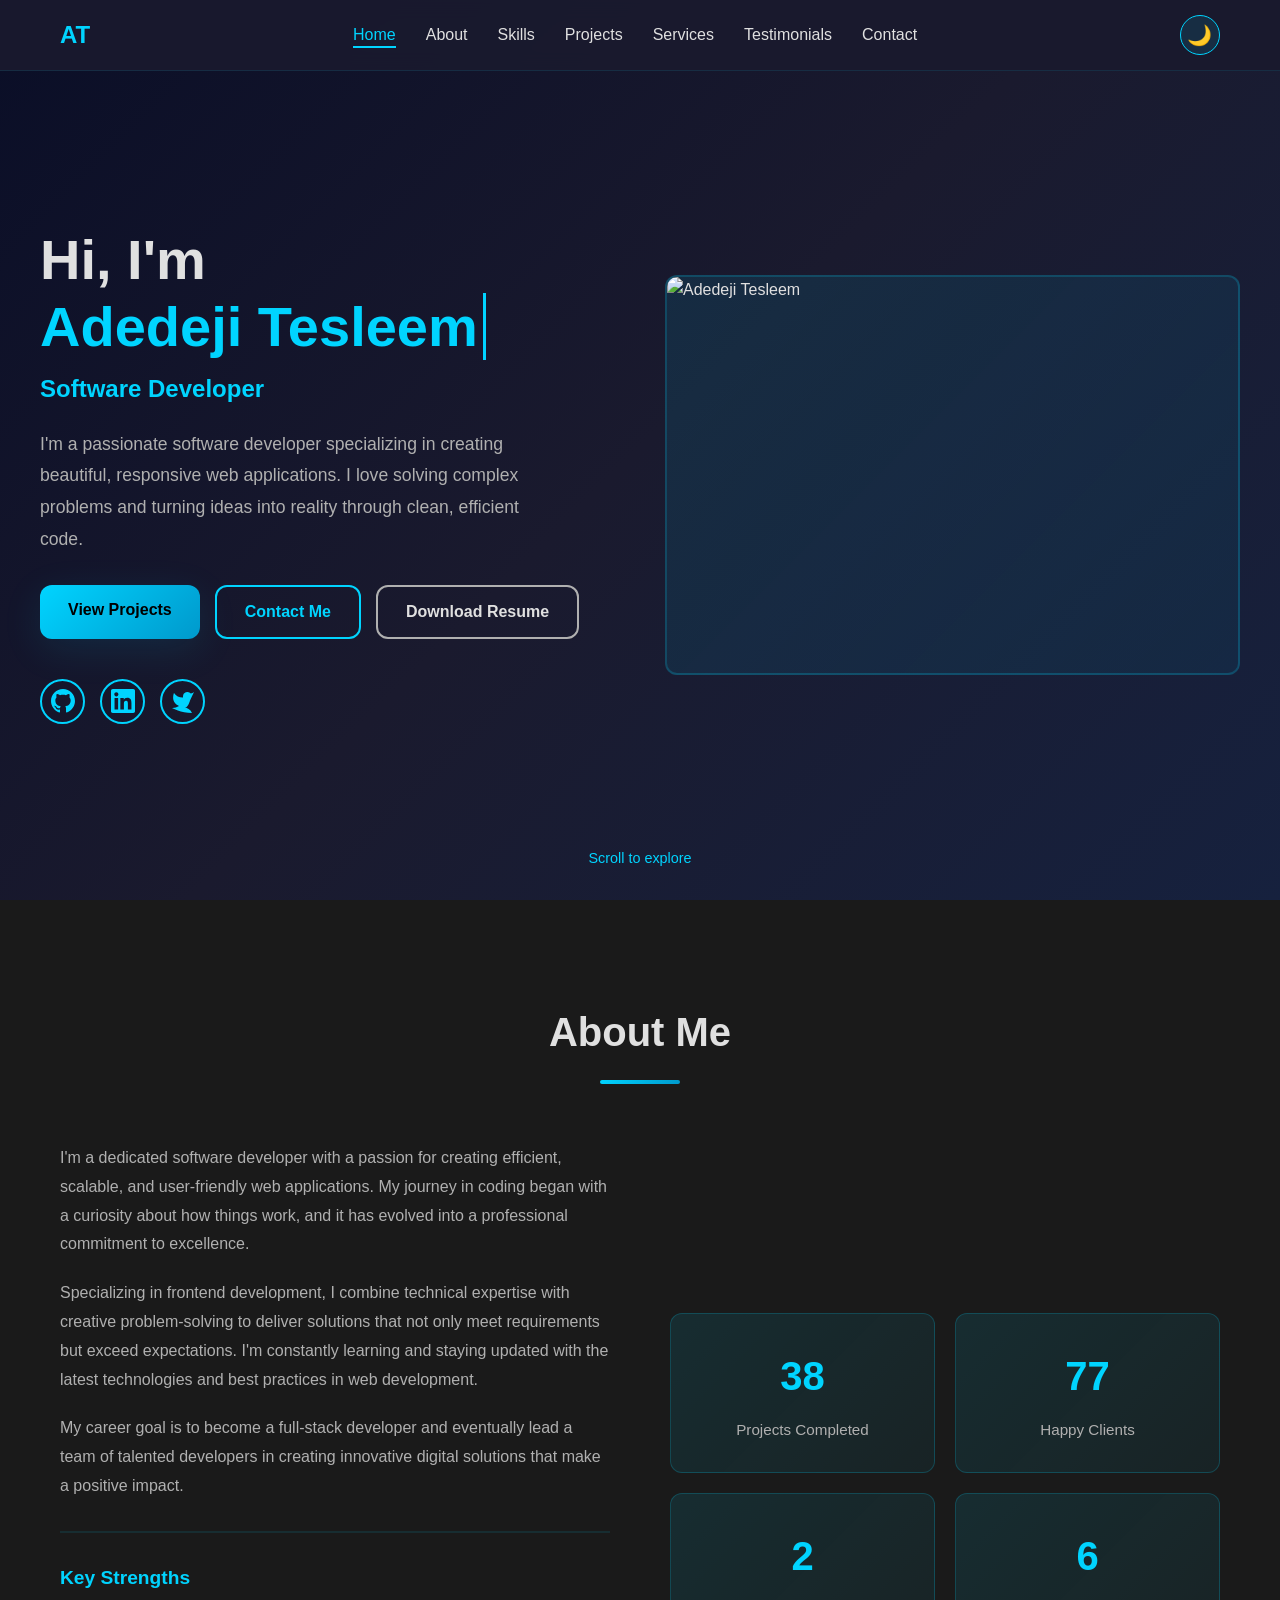
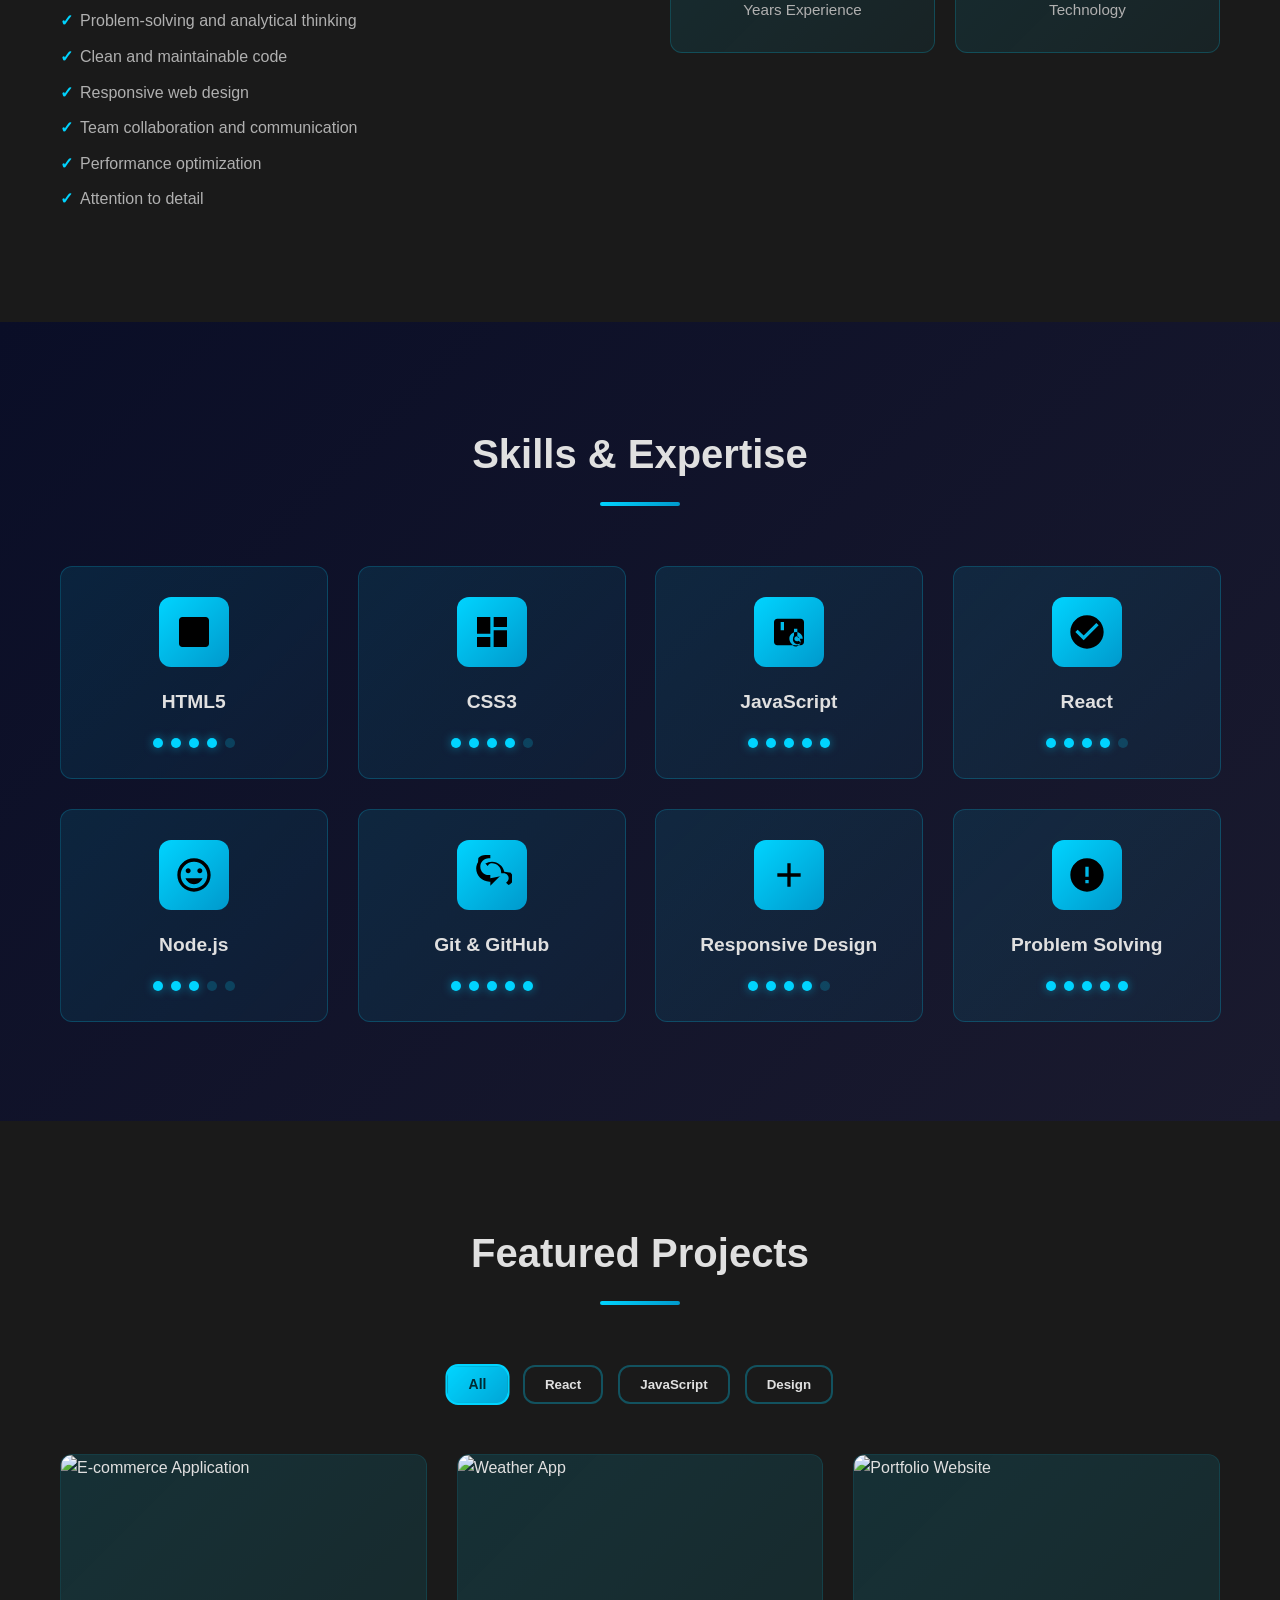
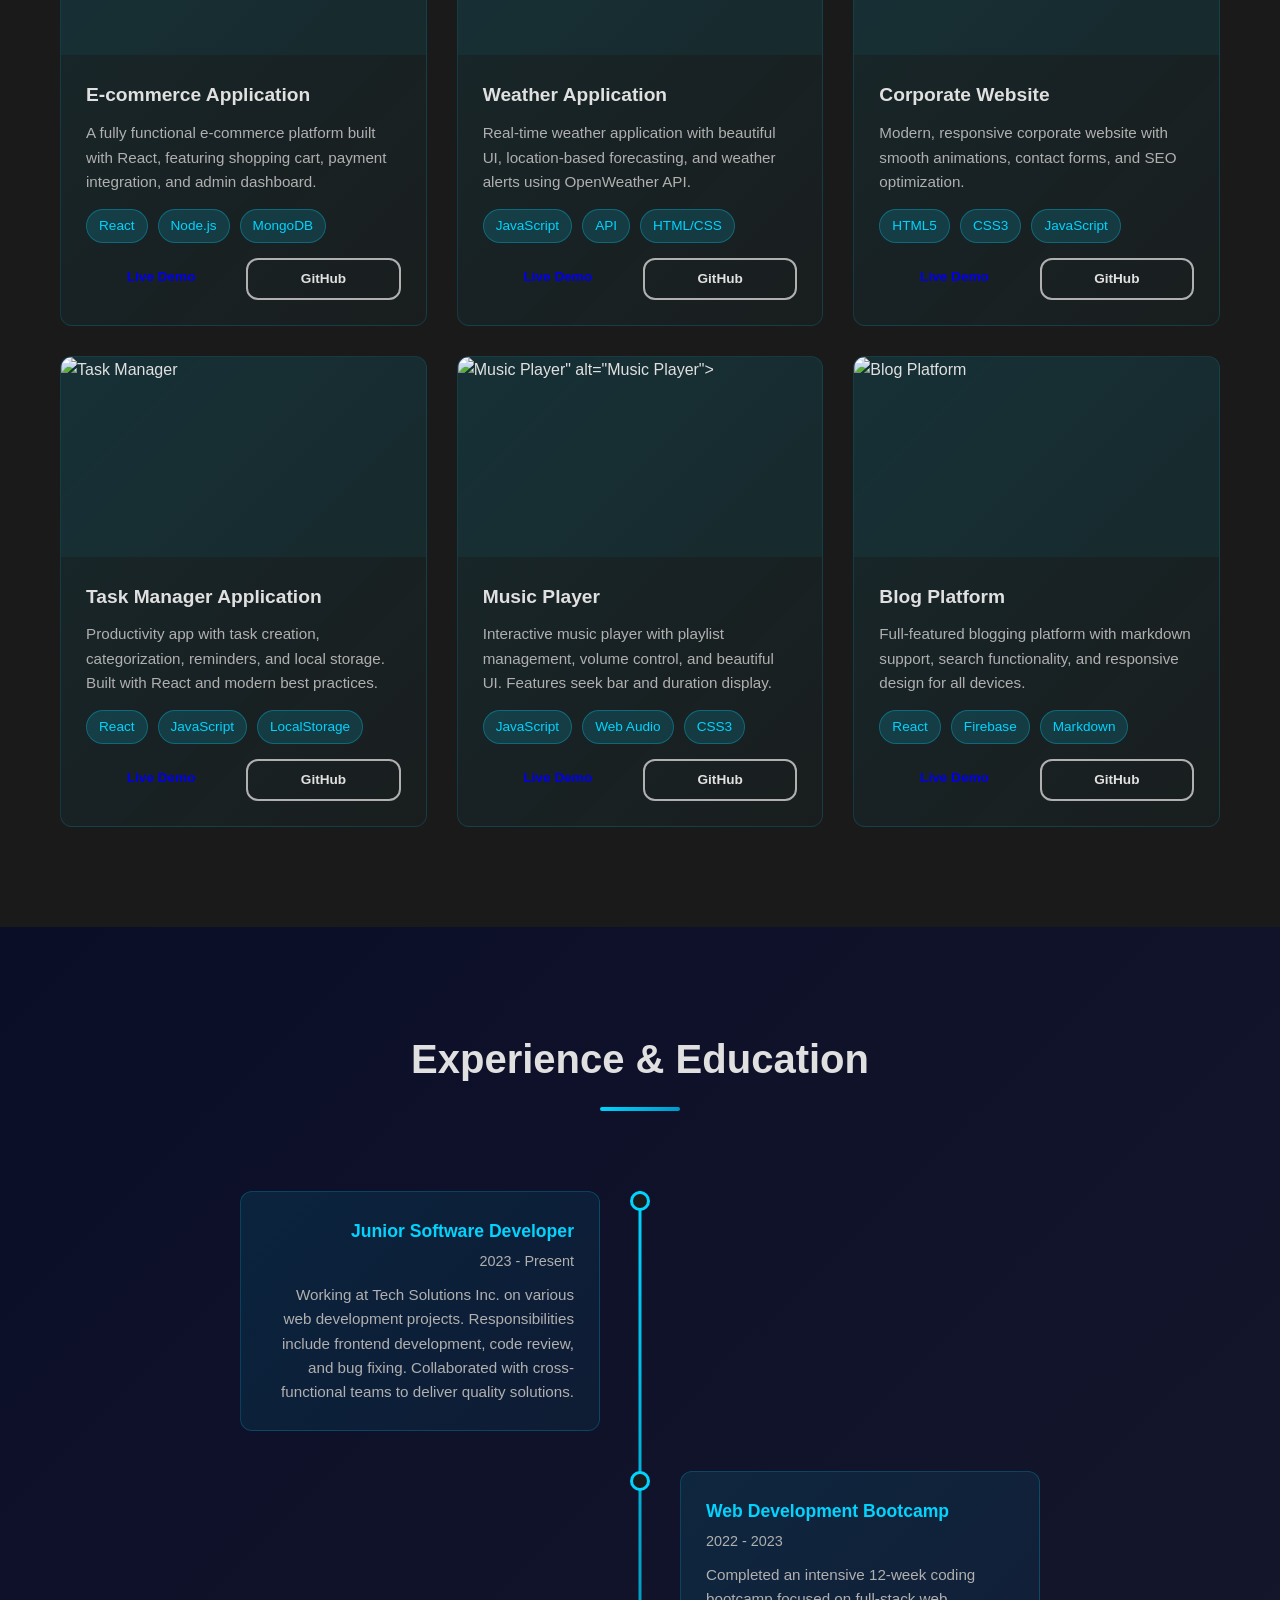
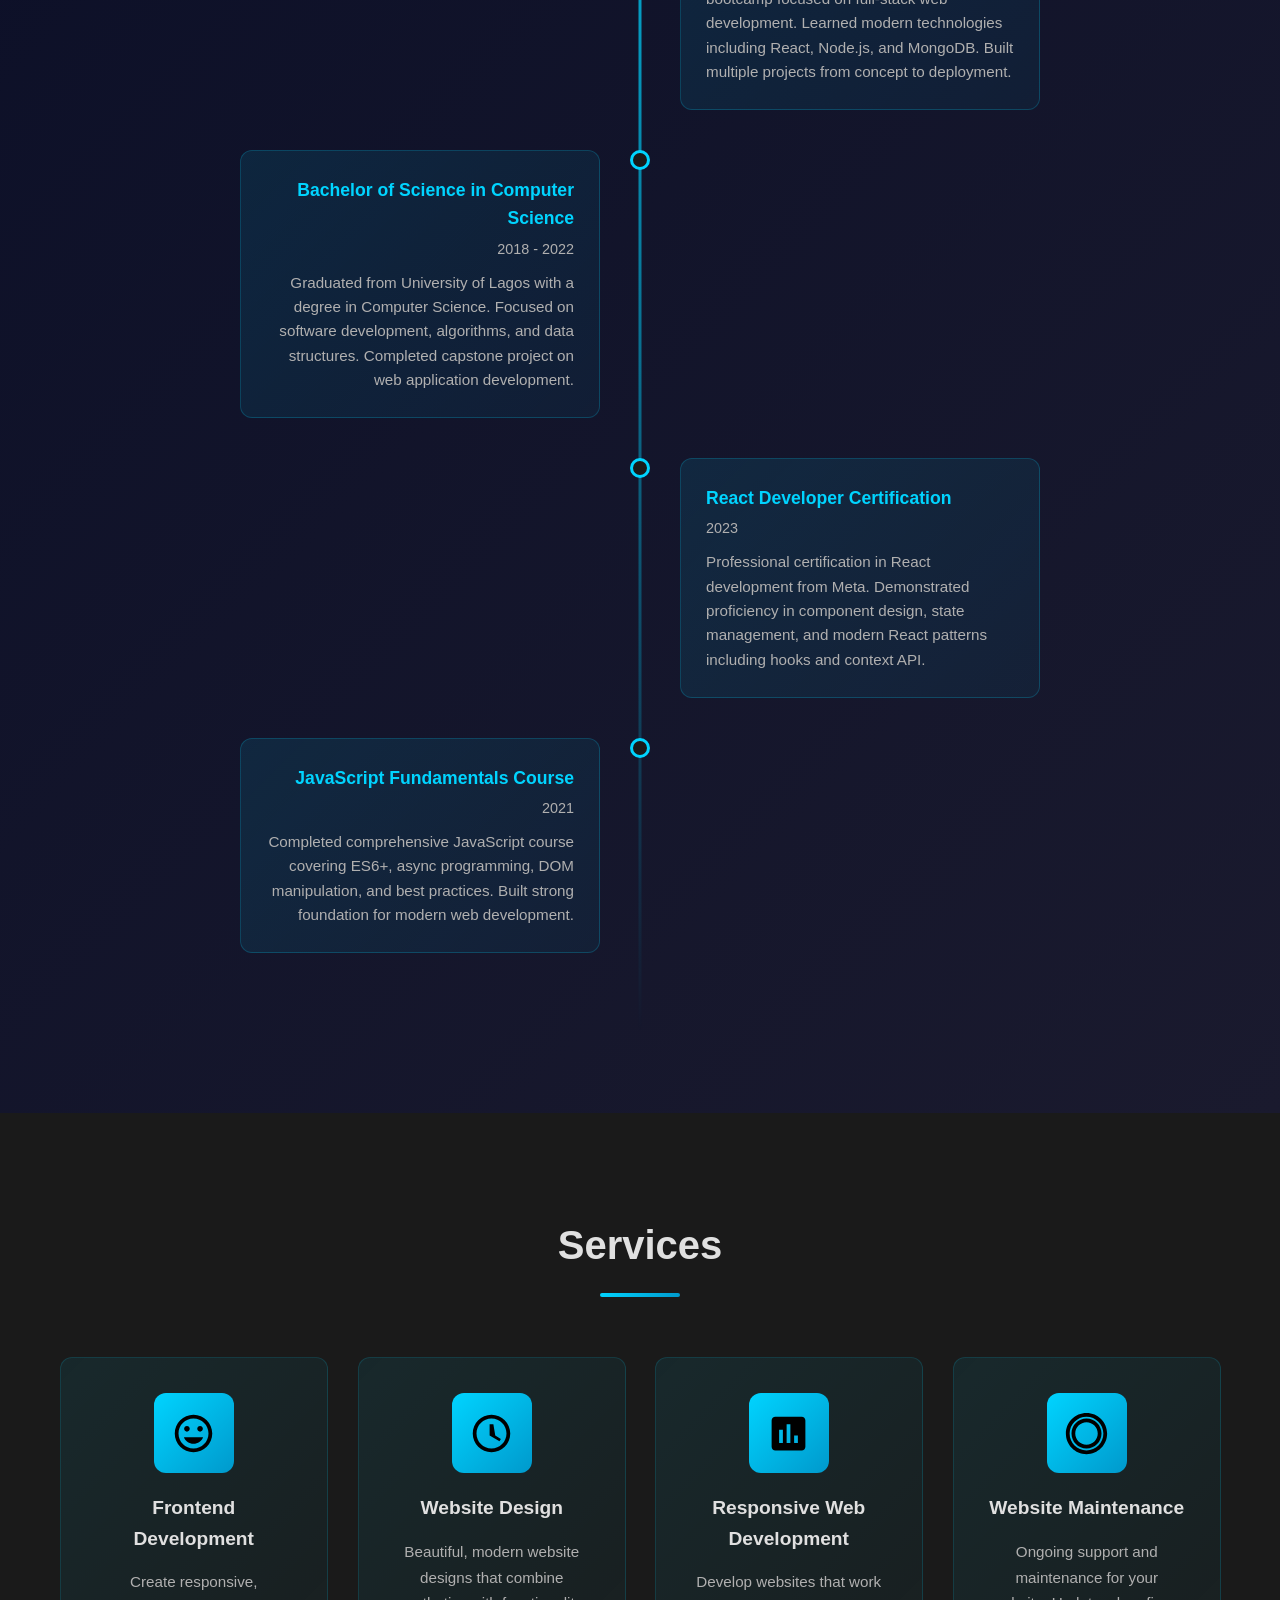
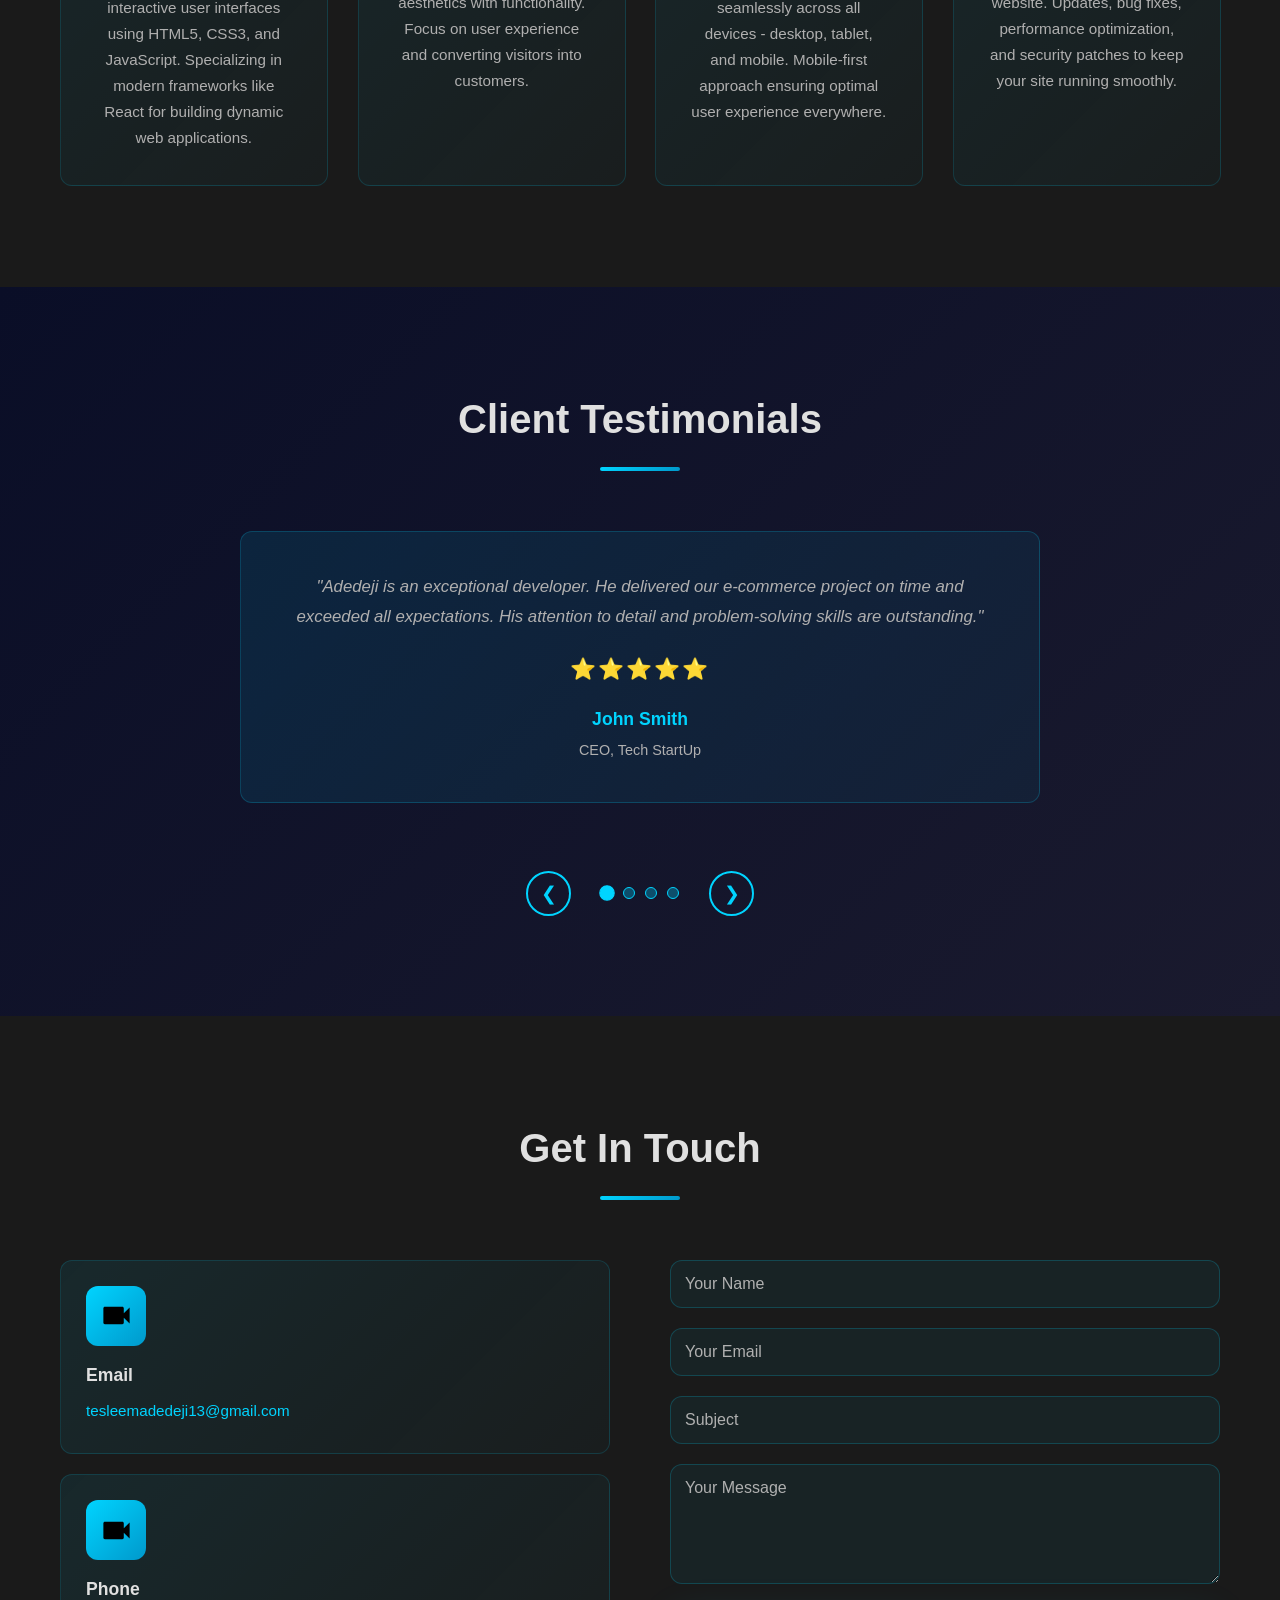
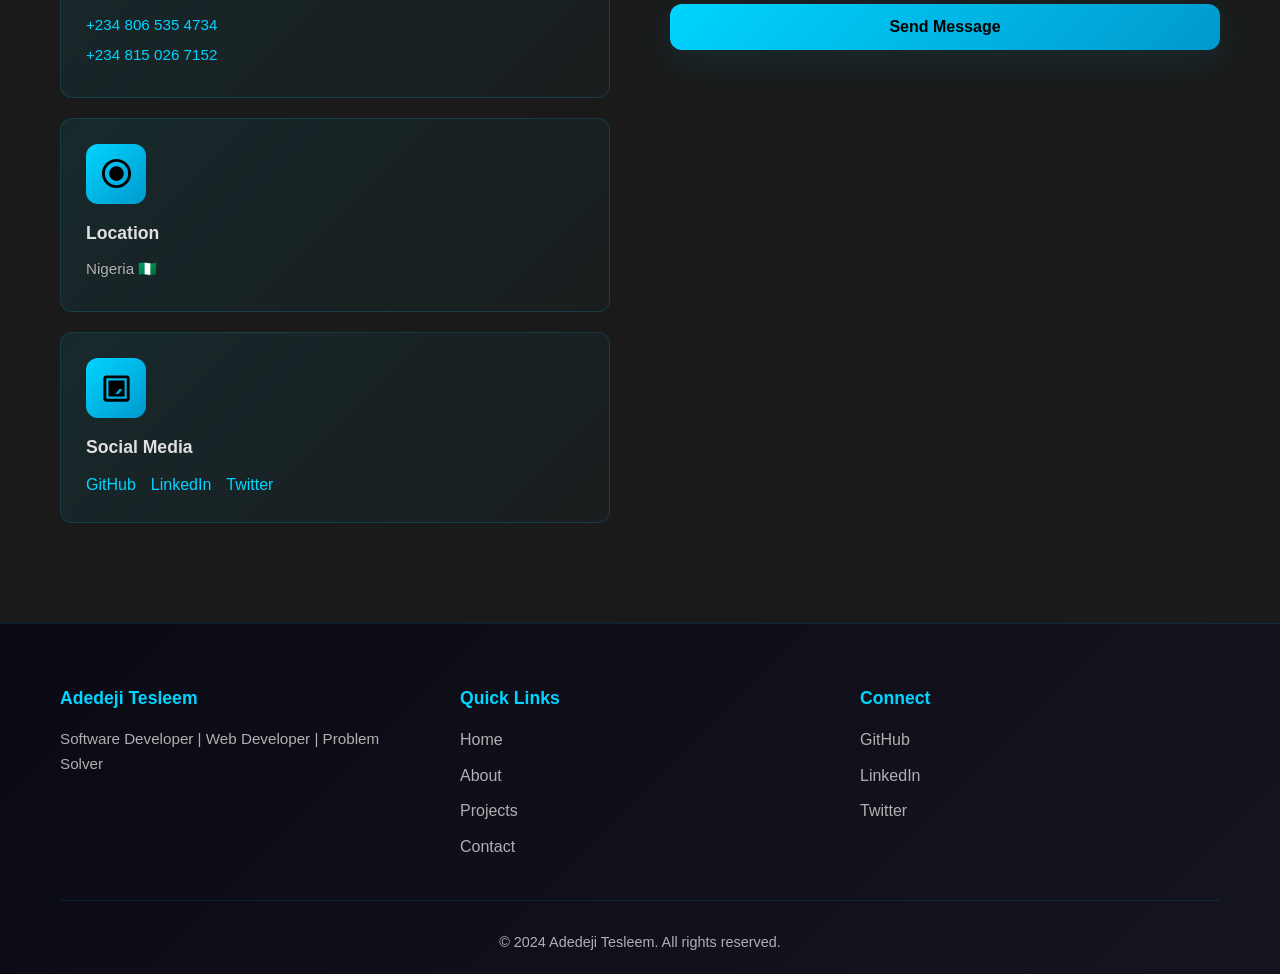
==== commit dea407fe: "technology change" ====
--- a/index.html
+++ b/index.html
@@ -138,7 +138,7 @@
                     </div>
                     <div class="stat-card">
                         <div class="stat-number" data-target="8">0</div>
-                        <div class="stat-label">Technologies</div>
+                        <div class="stat-label">Technology</div>
                     </div>
                 </div>
             </div>
@@ -769,4 +769,4 @@
 
     <script src="js/main.js"></script>
 </body>
-</html>+</html>
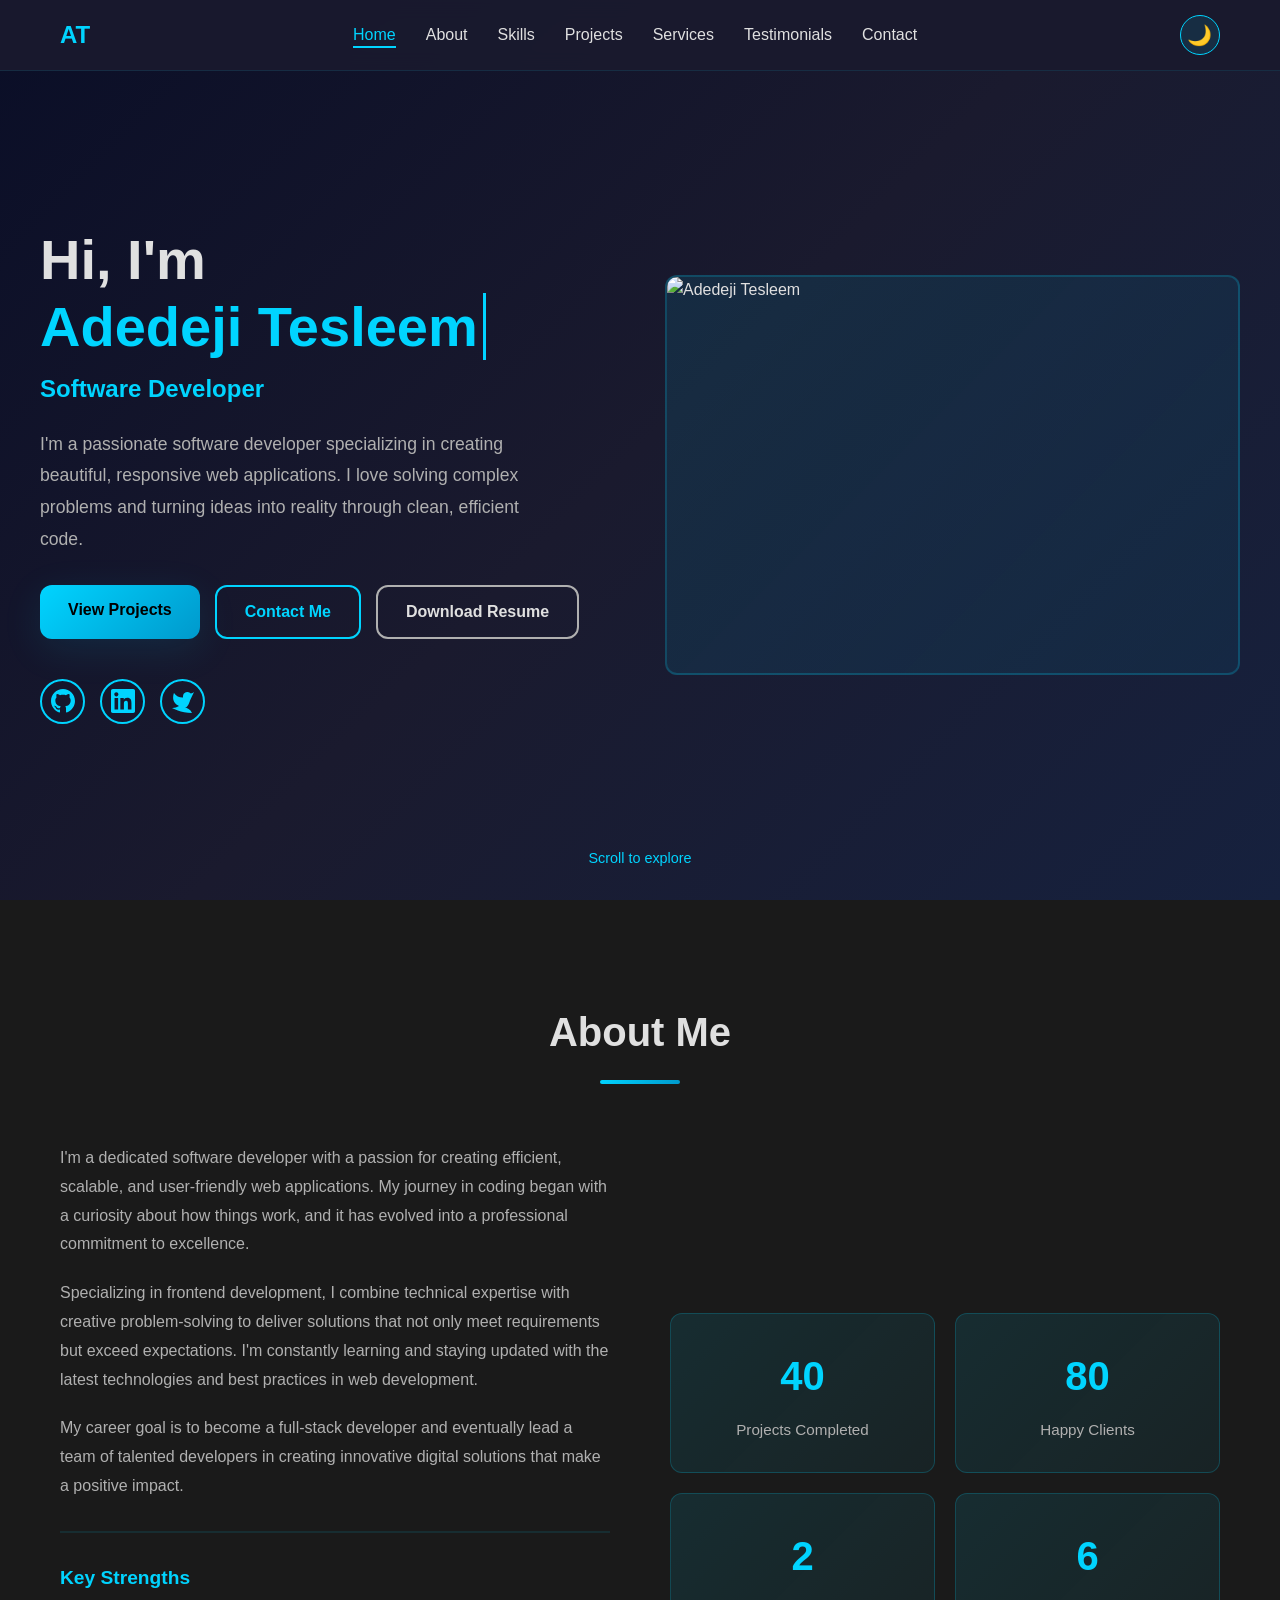
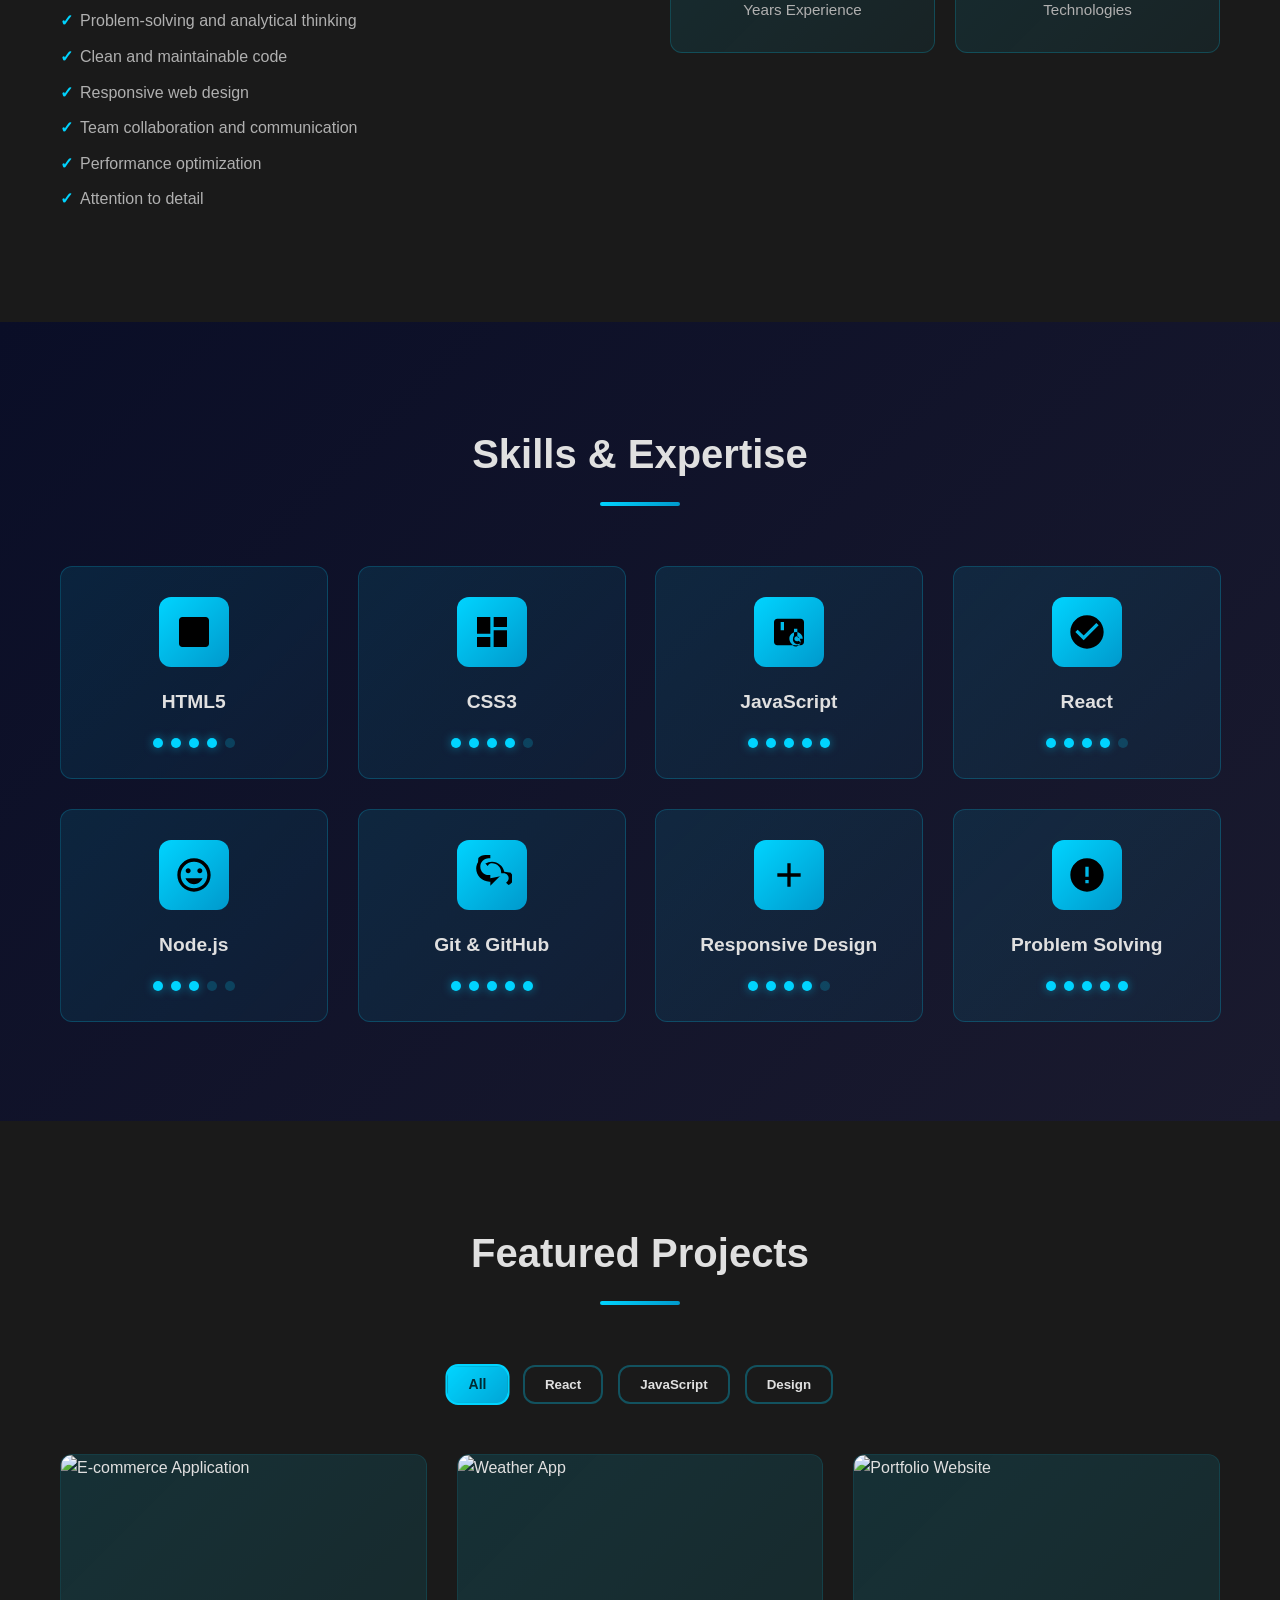
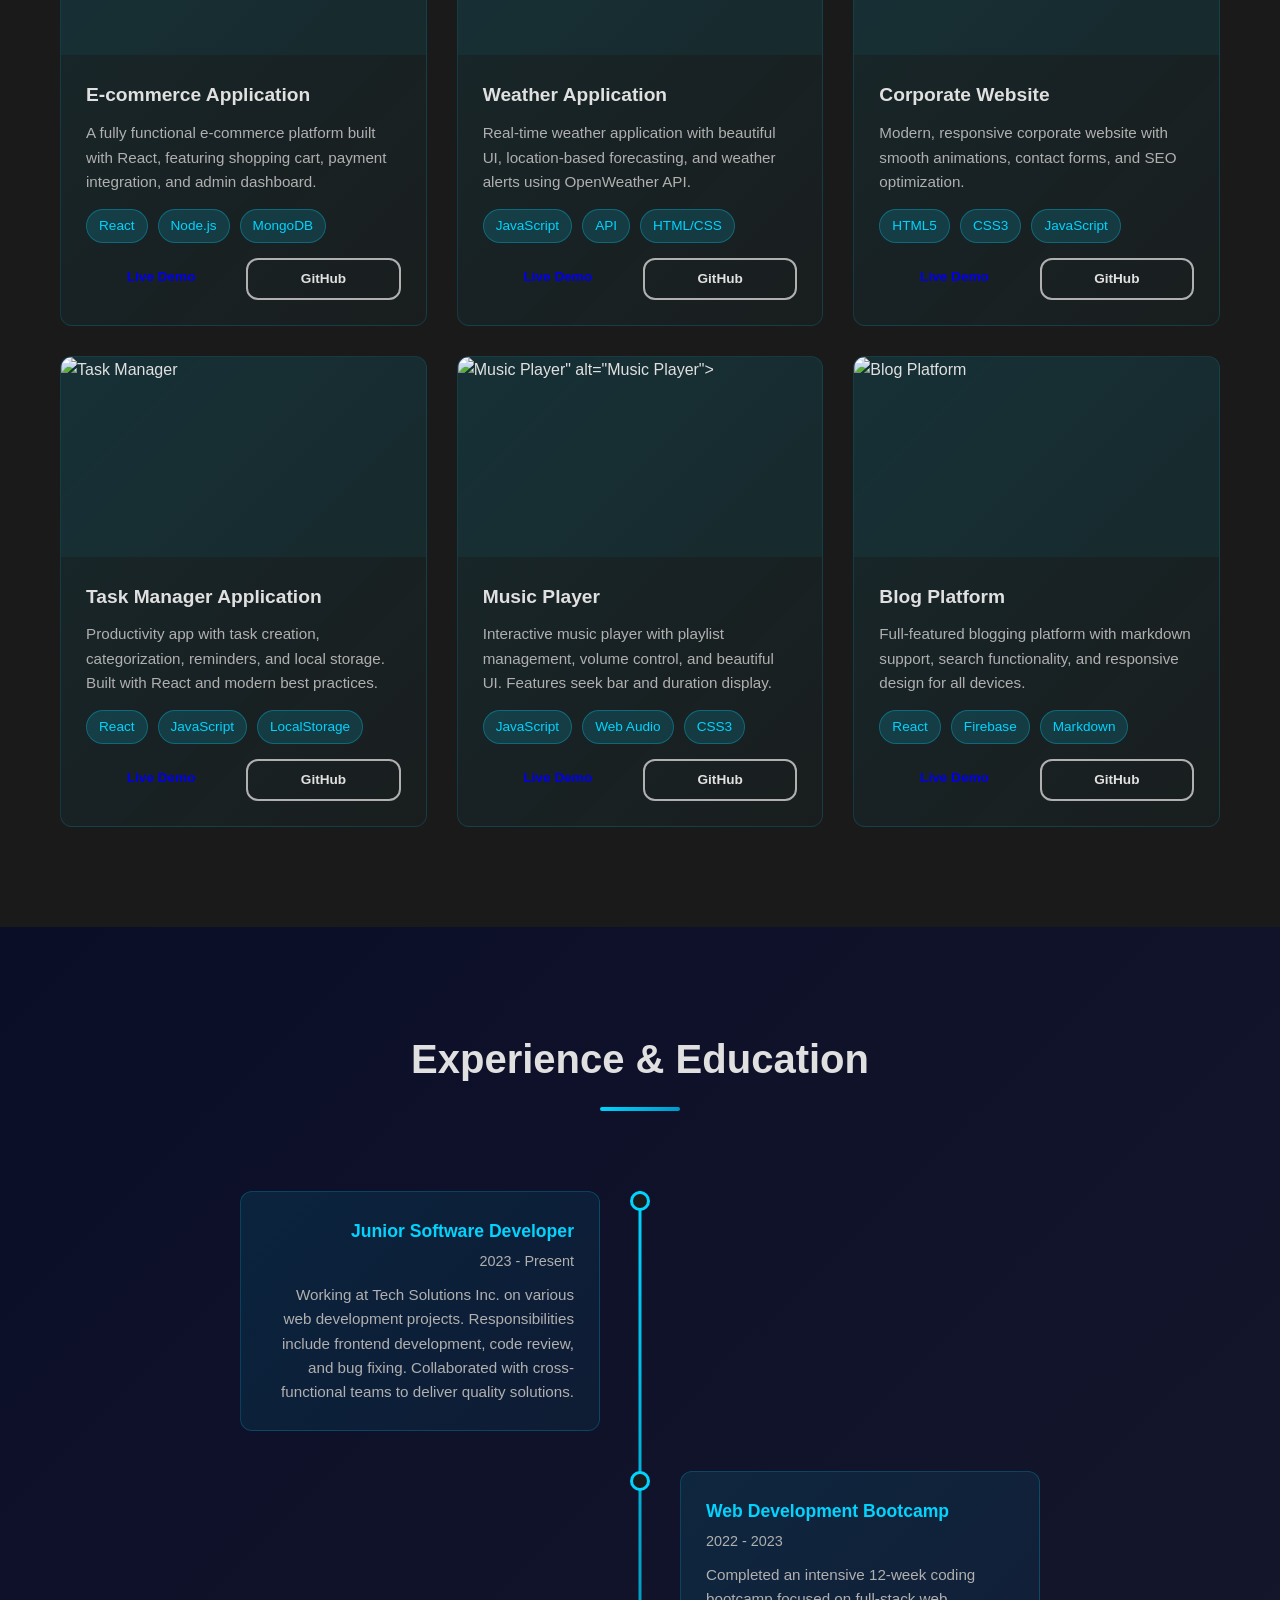
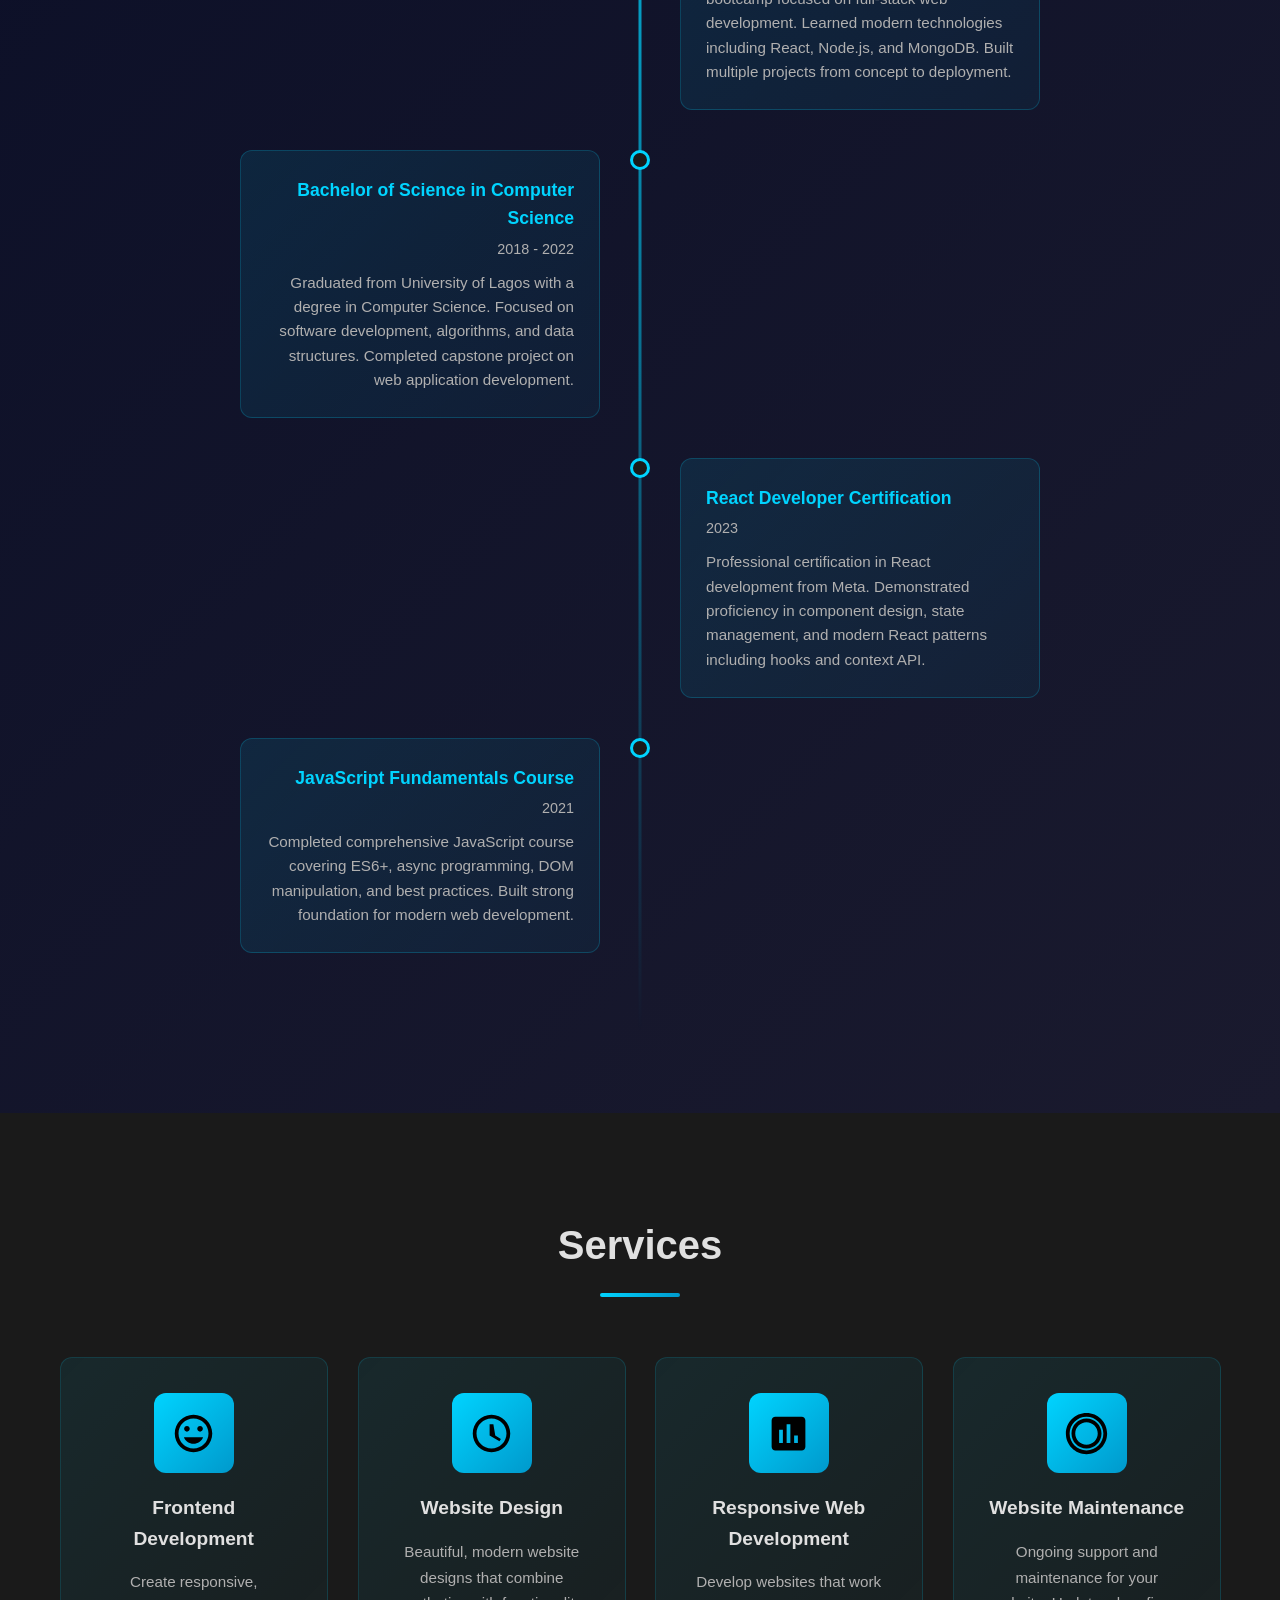
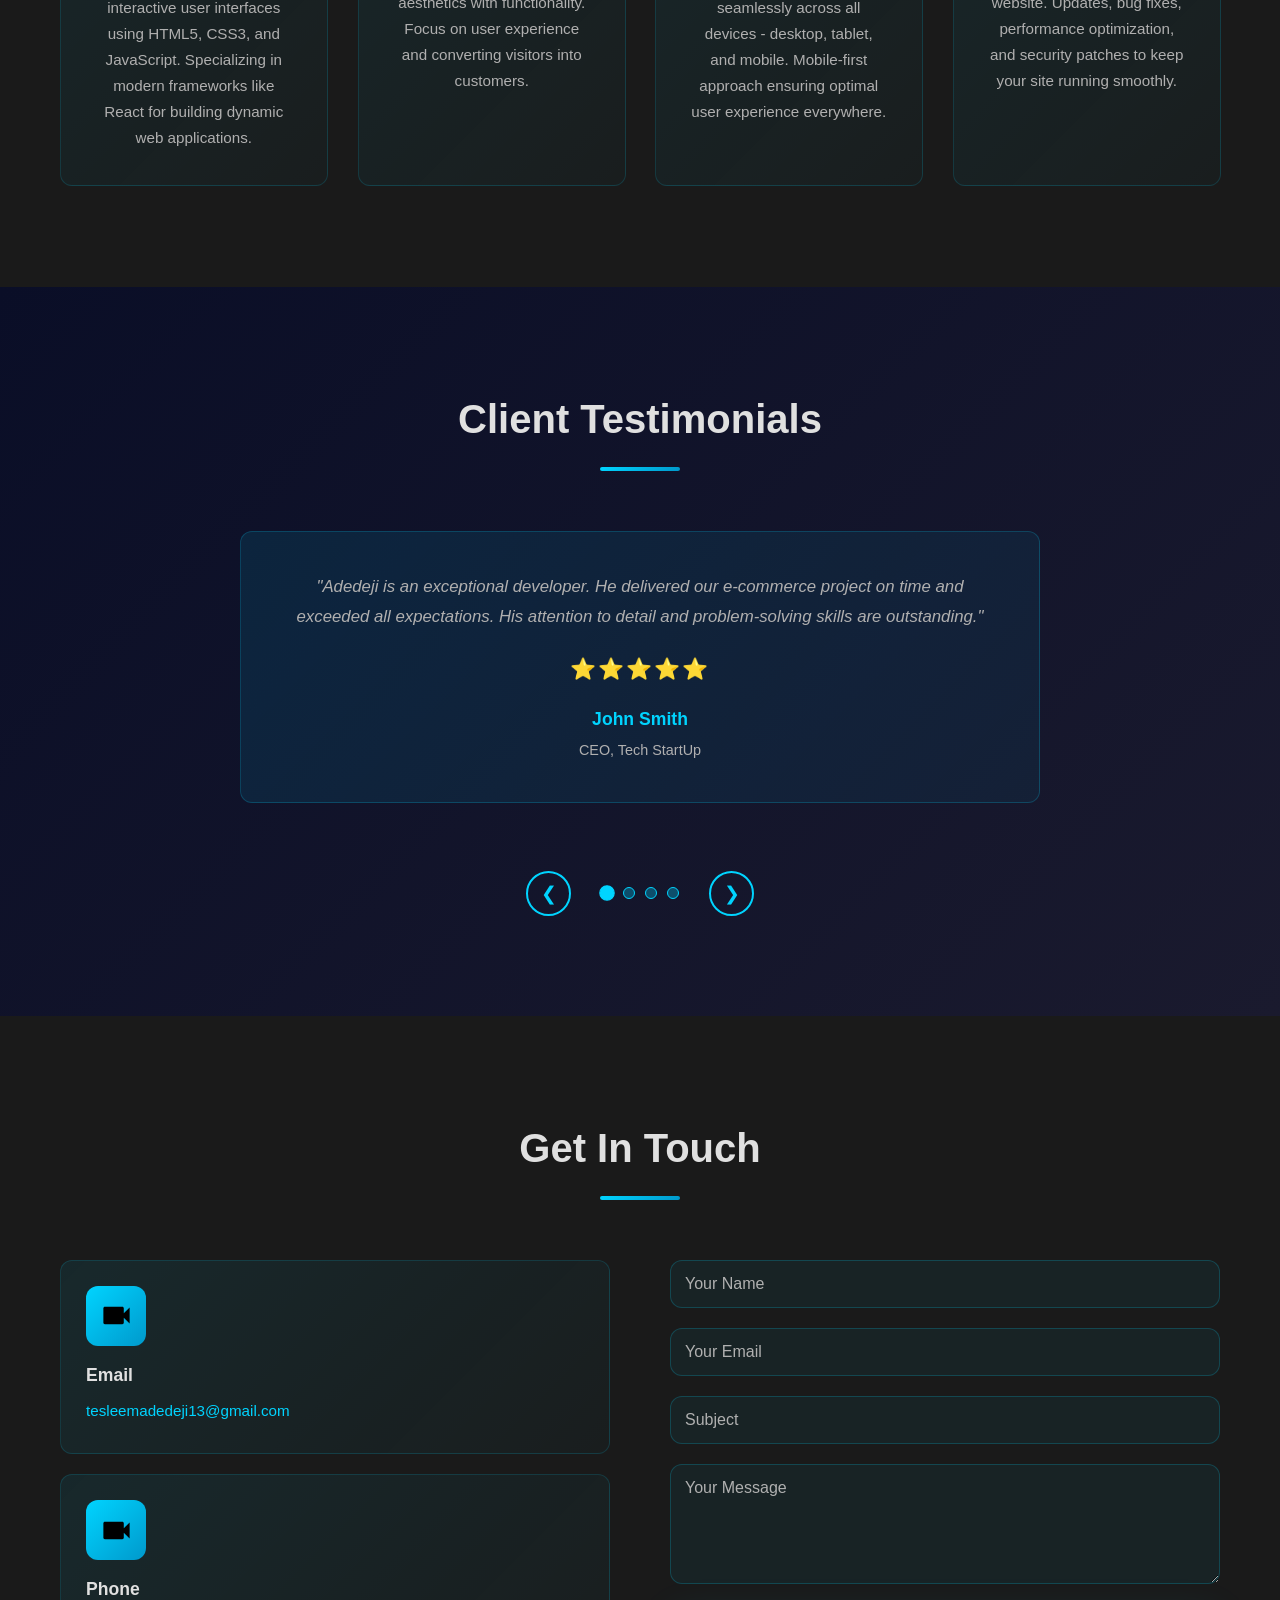
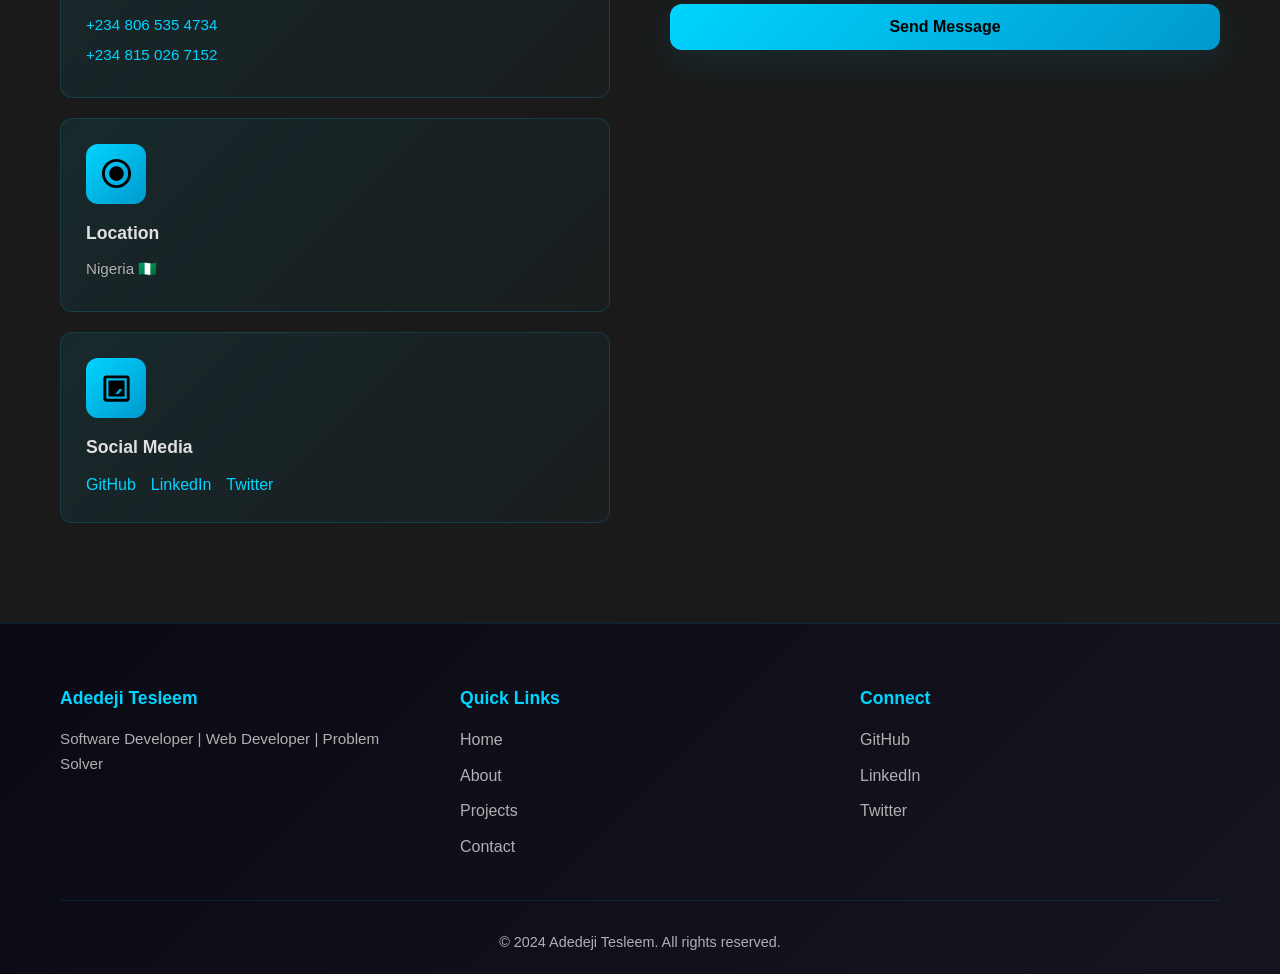
==== commit 7b9cb01f: "reverting technology" ====
--- a/index.html
+++ b/index.html
@@ -138,7 +138,7 @@
                     </div>
                     <div class="stat-card">
                         <div class="stat-number" data-target="8">0</div>
-                        <div class="stat-label">Technology</div>
+                        <div class="stat-label">Technologies</div>
                     </div>
                 </div>
             </div>
